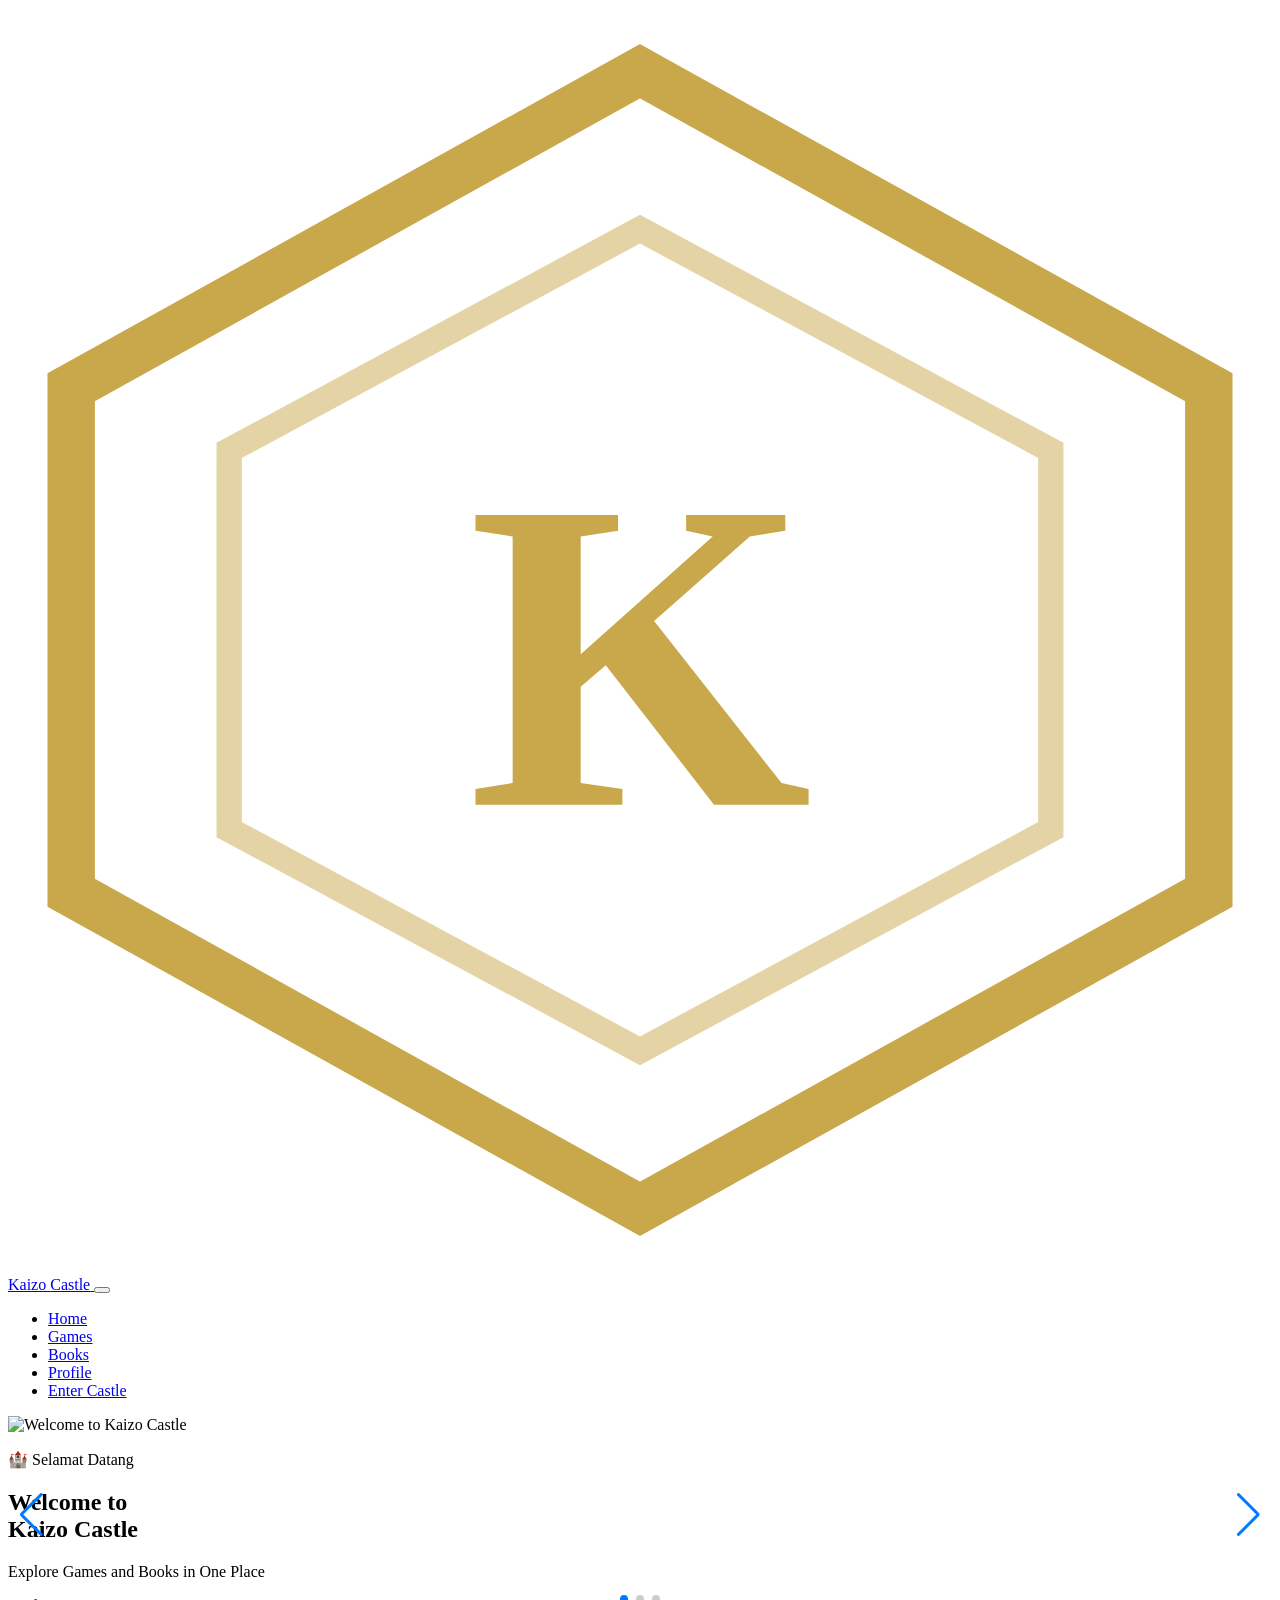
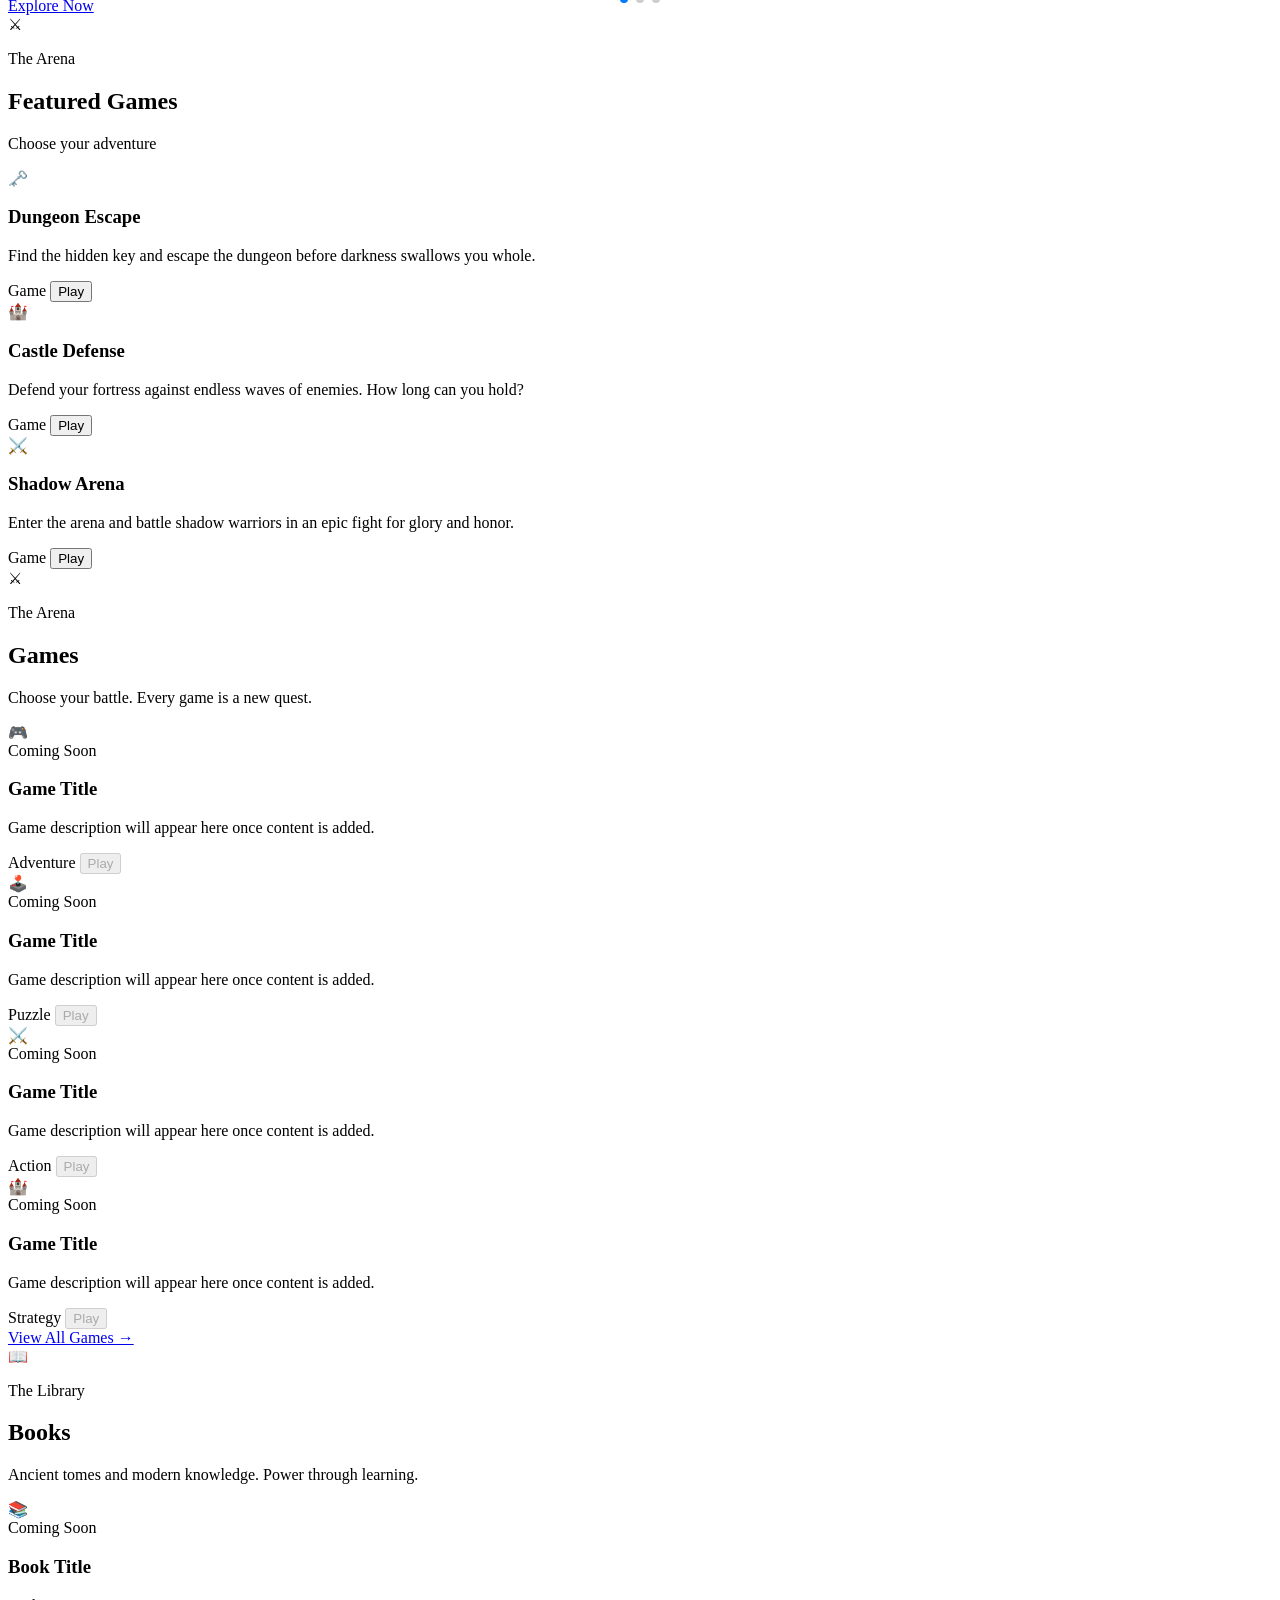
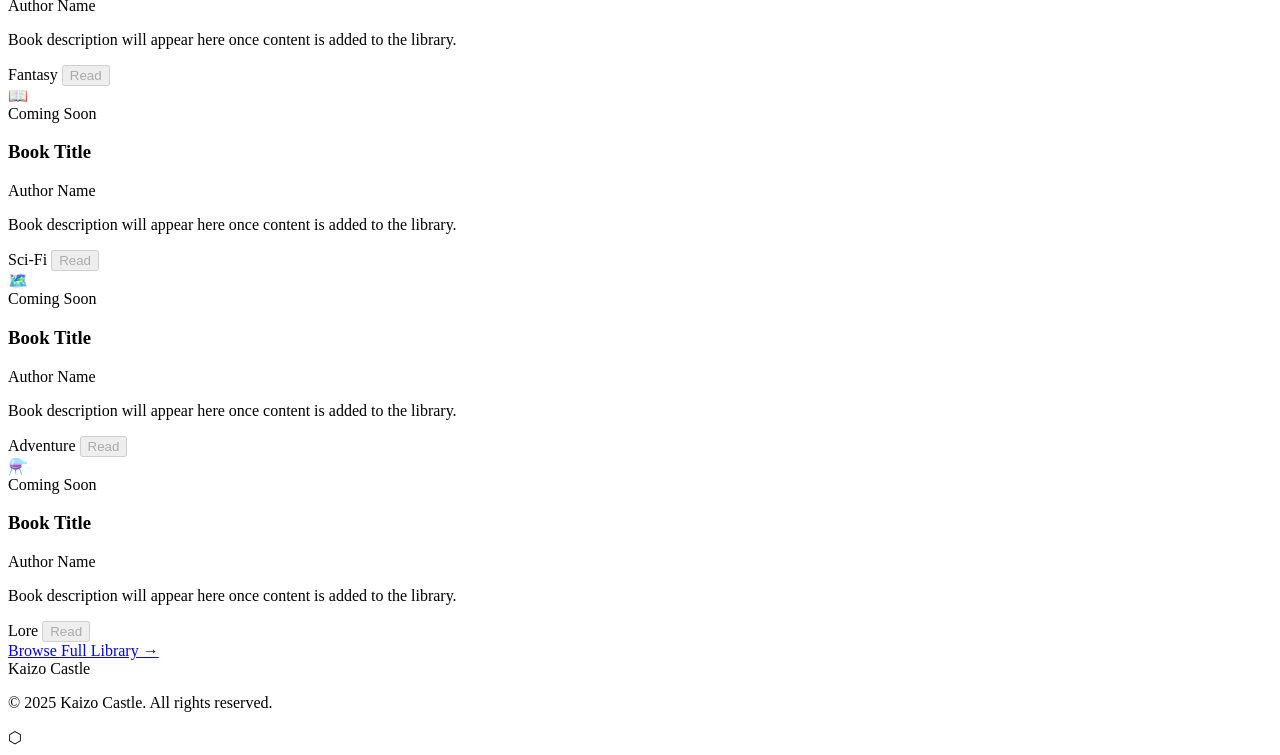
==== index.html @ 005ffbae "Add files via upload" ====
<!DOCTYPE html>
<html lang="en">
<head>
  <meta charset="UTF-8" />
  <meta name="viewport" content="width=device-width, initial-scale=1.0" />
  <title>Kaizo Castle</title>
  <link rel="preconnect" href="https://fonts.googleapis.com" />
  <link rel="preconnect" href="https://fonts.gstatic.com" crossorigin />
  <link href="https://fonts.googleapis.com/css2?family=Cinzel:wght@400;600;900&family=Rajdhani:wght@300;400;500;600&display=swap" rel="stylesheet" />
  <!-- Swiper.js CSS -->
  <link rel="stylesheet" href="https://cdn.jsdelivr.net/npm/swiper/swiper-bundle.min.css" />
  <link rel="stylesheet" href="style.css" />
</head>
<body>

  <!-- ░░░ NAVBAR ░░░ -->
  <nav class="navbar">
    <div class="nav-inner">

      <!-- Logo -->
      <a href="#" class="nav-logo">
        <div class="logo-emblem">
          <svg viewBox="0 0 40 40" fill="none" xmlns="http://www.w3.org/2000/svg">
            <polygon points="20,2 38,12 38,28 20,38 2,28 2,12" fill="none" stroke="#c9a84c" stroke-width="1.5"/>
            <polygon points="20,7 33,14 33,26 20,33 7,26 7,14" fill="none" stroke="#c9a84c" stroke-width="0.8" opacity="0.5"/>
            <text x="50%" y="55%" dominant-baseline="middle" text-anchor="middle" font-family="serif" font-size="14" fill="#c9a84c" font-weight="bold">K</text>
          </svg>
        </div>
        <span class="logo-text">Kaizo <span class="logo-accent">Castle</span></span>
      </a>

      <!-- Hamburger (mobile) -->
      <button class="nav-toggle" id="navToggle" aria-label="Toggle menu">
        <span></span><span></span><span></span>
      </button>

      <!-- Menu -->
      <ul class="nav-menu" id="navMenu">
        <li><a href="#" class="nav-link active">Home</a></li>
        <li><a href="#games" class="nav-link">Games</a></li>
        <li><a href="#books" class="nav-link">Books</a></li>
        <li><a href="#" class="nav-link">Profile</a></li>
        <li><a href="#" class="nav-cta">Enter Castle</a></li>
      </ul>
    </div>
  </nav>

  <!-- ░░░ HERO SLIDER (Stage 3 — Swiper.js) ░░░ -->
  <section class="hero-banner" id="home">

    <div class="swiper">
      <div class="swiper-wrapper">

        <!-- ── SLIDE 1 ── -->
        <div class="swiper-slide">
          <img
            class="hero-banner__img"
            src="https://images.unsplash.com/photo-1518709268805-4e9042af9f23?w=1600&auto=format&fit=crop&q=80"
            alt="Welcome to Kaizo Castle"
          />
          <div class="hero-banner__overlay"></div>
          <div class="hero-banner__content">
            <p class="hero-banner__eyebrow">🏰 Selamat Datang</p>
            <h1 class="hero-banner__title">
              Welcome to<br />
              <span class="hero-banner__title-gold">Kaizo Castle</span>
            </h1>
            <p class="hero-banner__subtitle">Explore Games and Books in One Place</p>
            <a href="#games" class="hero-banner__btn">Explore Now</a>
          </div>
        </div>

        <!-- ── SLIDE 2 ── -->
        <div class="swiper-slide">
          <img
            class="hero-banner__img"
            src="https://images.unsplash.com/photo-1511512578047-dfb367046420?w=1600&auto=format&fit=crop&q=80"
            alt="Play Epic Games"
          />
          <div class="hero-banner__overlay hero-banner__overlay--game"></div>
          <div class="hero-banner__content">
            <p class="hero-banner__eyebrow">⚔️ The Arena</p>
            <h1 class="hero-banner__title">
              Play Epic<br />
              <span class="hero-banner__title-cyan">Games</span>
            </h1>
            <p class="hero-banner__subtitle">Challenge your skills. Conquer every quest.</p>
            <a href="#games" class="hero-banner__btn hero-banner__btn--game">Browse Games</a>
          </div>
        </div>

        <!-- ── SLIDE 3 ── -->
        <div class="swiper-slide">
          <img
            class="hero-banner__img"
            src="https://images.unsplash.com/photo-1481627834876-b7833e8f5570?w=1600&auto=format&fit=crop&q=80"
            alt="Read Legendary Books"
          />
          <div class="hero-banner__overlay hero-banner__overlay--book"></div>
          <div class="hero-banner__content">
            <p class="hero-banner__eyebrow">📖 The Library</p>
            <h1 class="hero-banner__title">
              Read Legendary<br />
              <span class="hero-banner__title-amber">Books</span>
            </h1>
            <p class="hero-banner__subtitle">Expand your knowledge. Unlock ancient wisdom.</p>
            <a href="#books" class="hero-banner__btn hero-banner__btn--book">Browse Library</a>
          </div>
        </div>

      </div><!-- /swiper-wrapper -->

      <!-- Navigation arrows -->
      <div class="swiper-button-prev hero-swiper__prev"></div>
      <div class="swiper-button-next hero-swiper__next"></div>

      <!-- Pagination dots -->
      <div class="swiper-pagination hero-swiper__pagination"></div>

    </div><!-- /swiper -->

    <!-- Garis dekoratif bawah -->
    <div class="hero-banner__bottom-bar"></div>

  </section>

  <!-- ░░░ MAIN CONTENT ░░░ -->
  <main class="main-content">

    <!-- Divider -->
    <div class="section-divider">
      <div class="divider-line"></div>
      <div class="divider-icon">⚔</div>
      <div class="divider-line"></div>
    </div>

    <!-- ░░░ FEATURED GAMES SECTION ░░░ -->
    <section class="section" id="featured-games">
      <div class="section-header">
        <p class="section-label">The Arena</p>
        <h2 class="section-title">Featured Games</h2>
        <p class="section-desc">Choose your adventure</p>
      </div>

      <div class="cards-grid">

        <!-- Card 1: Dungeon Escape -->
        <div class="card card--game">
          <div class="card-inner">
            <div class="card-thumb card-thumb--empty">
              <div class="card-thumb-icon">🗝️</div>
            </div>
            <div class="card-body">
              <h3 class="card-title">Dungeon Escape</h3>
              <p class="card-text">Find the hidden key and escape the dungeon before darkness swallows you whole.</p>
              <div class="card-footer">
                <span class="card-badge">Game</span>
                <button class="card-btn">Play</button>
              </div>
            </div>
          </div>
        </div>

        <!-- Card 2: Castle Defense -->
        <div class="card card--game">
          <div class="card-inner">
            <div class="card-thumb card-thumb--empty">
              <div class="card-thumb-icon">🏰</div>
            </div>
            <div class="card-body">
              <h3 class="card-title">Castle Defense</h3>
              <p class="card-text">Defend your fortress against endless waves of enemies. How long can you hold?</p>
              <div class="card-footer">
                <span class="card-badge">Game</span>
                <button class="card-btn">Play</button>
              </div>
            </div>
          </div>
        </div>

        <!-- Card 3: Shadow Arena -->
        <div class="card card--game">
          <div class="card-inner">
            <div class="card-thumb card-thumb--empty">
              <div class="card-thumb-icon">⚔️</div>
            </div>
            <div class="card-body">
              <h3 class="card-title">Shadow Arena</h3>
              <p class="card-text">Enter the arena and battle shadow warriors in an epic fight for glory and honor.</p>
              <div class="card-footer">
                <span class="card-badge">Game</span>
                <button class="card-btn">Play</button>
              </div>
            </div>
          </div>
        </div>

      </div>
    </section>

    <!-- Divider -->
    <div class="section-divider">
      <div class="divider-line"></div>
      <div class="divider-icon">⚔</div>
      <div class="divider-line"></div>
    </div>

    <!-- ░░░ GAME SECTION ░░░ -->
    <section class="section" id="games">
      <div class="section-header">
        <p class="section-label">The Arena</p>
        <h2 class="section-title">Games</h2>
        <p class="section-desc">Choose your battle. Every game is a new quest.</p>
      </div>

      <div class="cards-grid">
        <!-- Empty game cards -->
        <div class="card card--game">
          <div class="card-inner">
            <div class="card-thumb card-thumb--empty">
              <div class="card-thumb-icon">🎮</div>
            </div>
            <div class="card-body">
              <div class="card-tag">Coming Soon</div>
              <h3 class="card-title">Game Title</h3>
              <p class="card-text">Game description will appear here once content is added.</p>
              <div class="card-footer">
                <span class="card-badge">Adventure</span>
                <button class="card-btn" disabled>Play</button>
              </div>
            </div>
          </div>
        </div>

        <div class="card card--game">
          <div class="card-inner">
            <div class="card-thumb card-thumb--empty">
              <div class="card-thumb-icon">🕹️</div>
            </div>
            <div class="card-body">
              <div class="card-tag">Coming Soon</div>
              <h3 class="card-title">Game Title</h3>
              <p class="card-text">Game description will appear here once content is added.</p>
              <div class="card-footer">
                <span class="card-badge">Puzzle</span>
                <button class="card-btn" disabled>Play</button>
              </div>
            </div>
          </div>
        </div>

        <div class="card card--game">
          <div class="card-inner">
            <div class="card-thumb card-thumb--empty">
              <div class="card-thumb-icon">⚔️</div>
            </div>
            <div class="card-body">
              <div class="card-tag">Coming Soon</div>
              <h3 class="card-title">Game Title</h3>
              <p class="card-text">Game description will appear here once content is added.</p>
              <div class="card-footer">
                <span class="card-badge">Action</span>
                <button class="card-btn" disabled>Play</button>
              </div>
            </div>
          </div>
        </div>

        <div class="card card--game">
          <div class="card-inner">
            <div class="card-thumb card-thumb--empty">
              <div class="card-thumb-icon">🏰</div>
            </div>
            <div class="card-body">
              <div class="card-tag">Coming Soon</div>
              <h3 class="card-title">Game Title</h3>
              <p class="card-text">Game description will appear here once content is added.</p>
              <div class="card-footer">
                <span class="card-badge">Strategy</span>
                <button class="card-btn" disabled>Play</button>
              </div>
            </div>
          </div>
        </div>
      </div>

      <div class="section-footer">
        <a href="#" class="btn-outline">View All Games →</a>
      </div>
    </section>

    <!-- Section Divider -->
    <div class="section-divider">
      <div class="divider-line"></div>
      <div class="divider-icon">📖</div>
      <div class="divider-line"></div>
    </div>

    <!-- ░░░ BOOK SECTION ░░░ -->
    <section class="section" id="books">
      <div class="section-header">
        <p class="section-label">The Library</p>
        <h2 class="section-title">Books</h2>
        <p class="section-desc">Ancient tomes and modern knowledge. Power through learning.</p>
      </div>

      <div class="cards-grid cards-grid--books">
        <!-- Empty book cards -->
        <div class="card card--book">
          <div class="card-inner">
            <div class="book-spine"></div>
            <div class="card-thumb card-thumb--book">
              <div class="card-thumb-icon">📚</div>
            </div>
            <div class="card-body">
              <div class="card-tag">Coming Soon</div>
              <h3 class="card-title">Book Title</h3>
              <p class="card-author">Author Name</p>
              <p class="card-text">Book description will appear here once content is added to the library.</p>
              <div class="card-footer">
                <span class="card-badge card-badge--book">Fantasy</span>
                <button class="card-btn card-btn--book" disabled>Read</button>
              </div>
            </div>
          </div>
        </div>

        <div class="card card--book">
          <div class="card-inner">
            <div class="book-spine"></div>
            <div class="card-thumb card-thumb--book">
              <div class="card-thumb-icon">📖</div>
            </div>
            <div class="card-body">
              <div class="card-tag">Coming Soon</div>
              <h3 class="card-title">Book Title</h3>
              <p class="card-author">Author Name</p>
              <p class="card-text">Book description will appear here once content is added to the library.</p>
              <div class="card-footer">
                <span class="card-badge card-badge--book">Sci-Fi</span>
                <button class="card-btn card-btn--book" disabled>Read</button>
              </div>
            </div>
          </div>
        </div>

        <div class="card card--book">
          <div class="card-inner">
            <div class="book-spine"></div>
            <div class="card-thumb card-thumb--book">
              <div class="card-thumb-icon">🗺️</div>
            </div>
            <div class="card-body">
              <div class="card-tag">Coming Soon</div>
              <h3 class="card-title">Book Title</h3>
              <p class="card-author">Author Name</p>
              <p class="card-text">Book description will appear here once content is added to the library.</p>
              <div class="card-footer">
                <span class="card-badge card-badge--book">Adventure</span>
                <button class="card-btn card-btn--book" disabled>Read</button>
              </div>
            </div>
          </div>
        </div>

        <div class="card card--book">
          <div class="card-inner">
            <div class="book-spine"></div>
            <div class="card-thumb card-thumb--book">
              <div class="card-thumb-icon">⚗️</div>
            </div>
            <div class="card-body">
              <div class="card-tag">Coming Soon</div>
              <h3 class="card-title">Book Title</h3>
              <p class="card-author">Author Name</p>
              <p class="card-text">Book description will appear here once content is added to the library.</p>
              <div class="card-footer">
                <span class="card-badge card-badge--book">Lore</span>
                <button class="card-btn card-btn--book" disabled>Read</button>
              </div>
            </div>
          </div>
        </div>
      </div>

      <div class="section-footer">
        <a href="#" class="btn-outline btn-outline--book">Browse Full Library →</a>
      </div>
    </section>

  </main>

  <!-- ░░░ FOOTER ░░░ -->
  <footer class="footer">
    <div class="footer-inner">
      <div class="footer-logo">
        <span class="logo-text">Kaizo <span class="logo-accent">Castle</span></span>
      </div>
      <p class="footer-copy">© 2025 Kaizo Castle. All rights reserved.</p>
      <div class="footer-rune">⬡</div>
    </div>
  </footer>

  <!-- Swiper.js -->
  <script src="https://cdn.jsdelivr.net/npm/swiper/swiper-bundle.min.js"></script>

  <script>
    // Mobile nav toggle
    const toggle = document.getElementById('navToggle');
    const menu = document.getElementById('navMenu');
    toggle.addEventListener('click', () => {
      menu.classList.toggle('open');
      toggle.classList.toggle('active');
    });

    // Smooth scroll for nav links
    document.querySelectorAll('a[href^="#"]').forEach(anchor => {
      anchor.addEventListener('click', function (e) {
        const target = document.querySelector(this.getAttribute('href'));
        if (target) {
          e.preventDefault();
          menu.classList.remove('open');
          toggle.classList.remove('active');
          target.scrollIntoView({ behavior: 'smooth' });
        }
      });
    });

    // Navbar scroll effect
    window.addEventListener('scroll', () => {
      const nav = document.querySelector('.navbar');
      nav.classList.toggle('scrolled', window.scrollY > 40);
    });

    // ── Swiper Init ──────────────────────────────
    const swiper = new Swiper(".swiper", {
      loop: true,
      autoplay: {
        delay: 4000,
        disableOnInteraction: false,
        pauseOnMouseEnter: true,
      },
      pagination: {
        el: ".swiper-pagination",
        clickable: true,
      },
      navigation: {
        nextEl: ".swiper-button-next",
        prevEl: ".swiper-button-prev",
      },
    });
  </script>
</body>
</html>
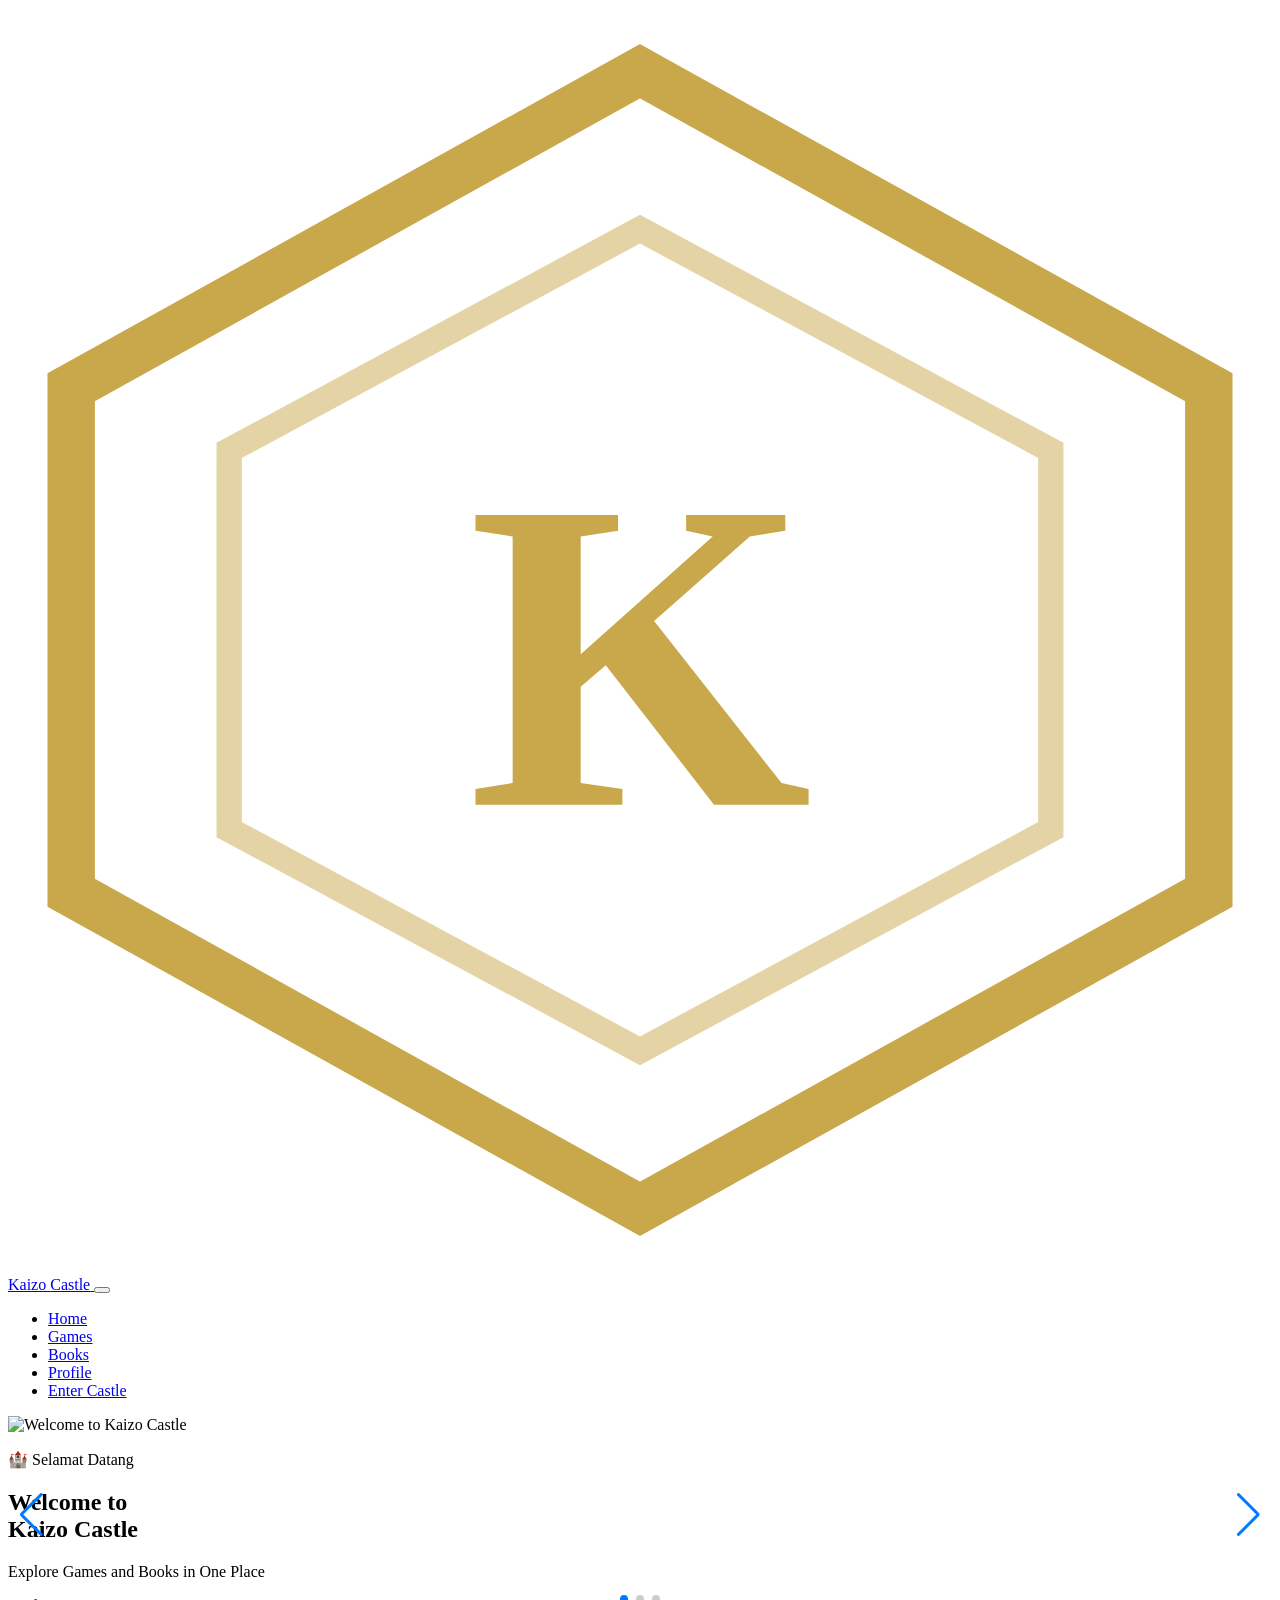
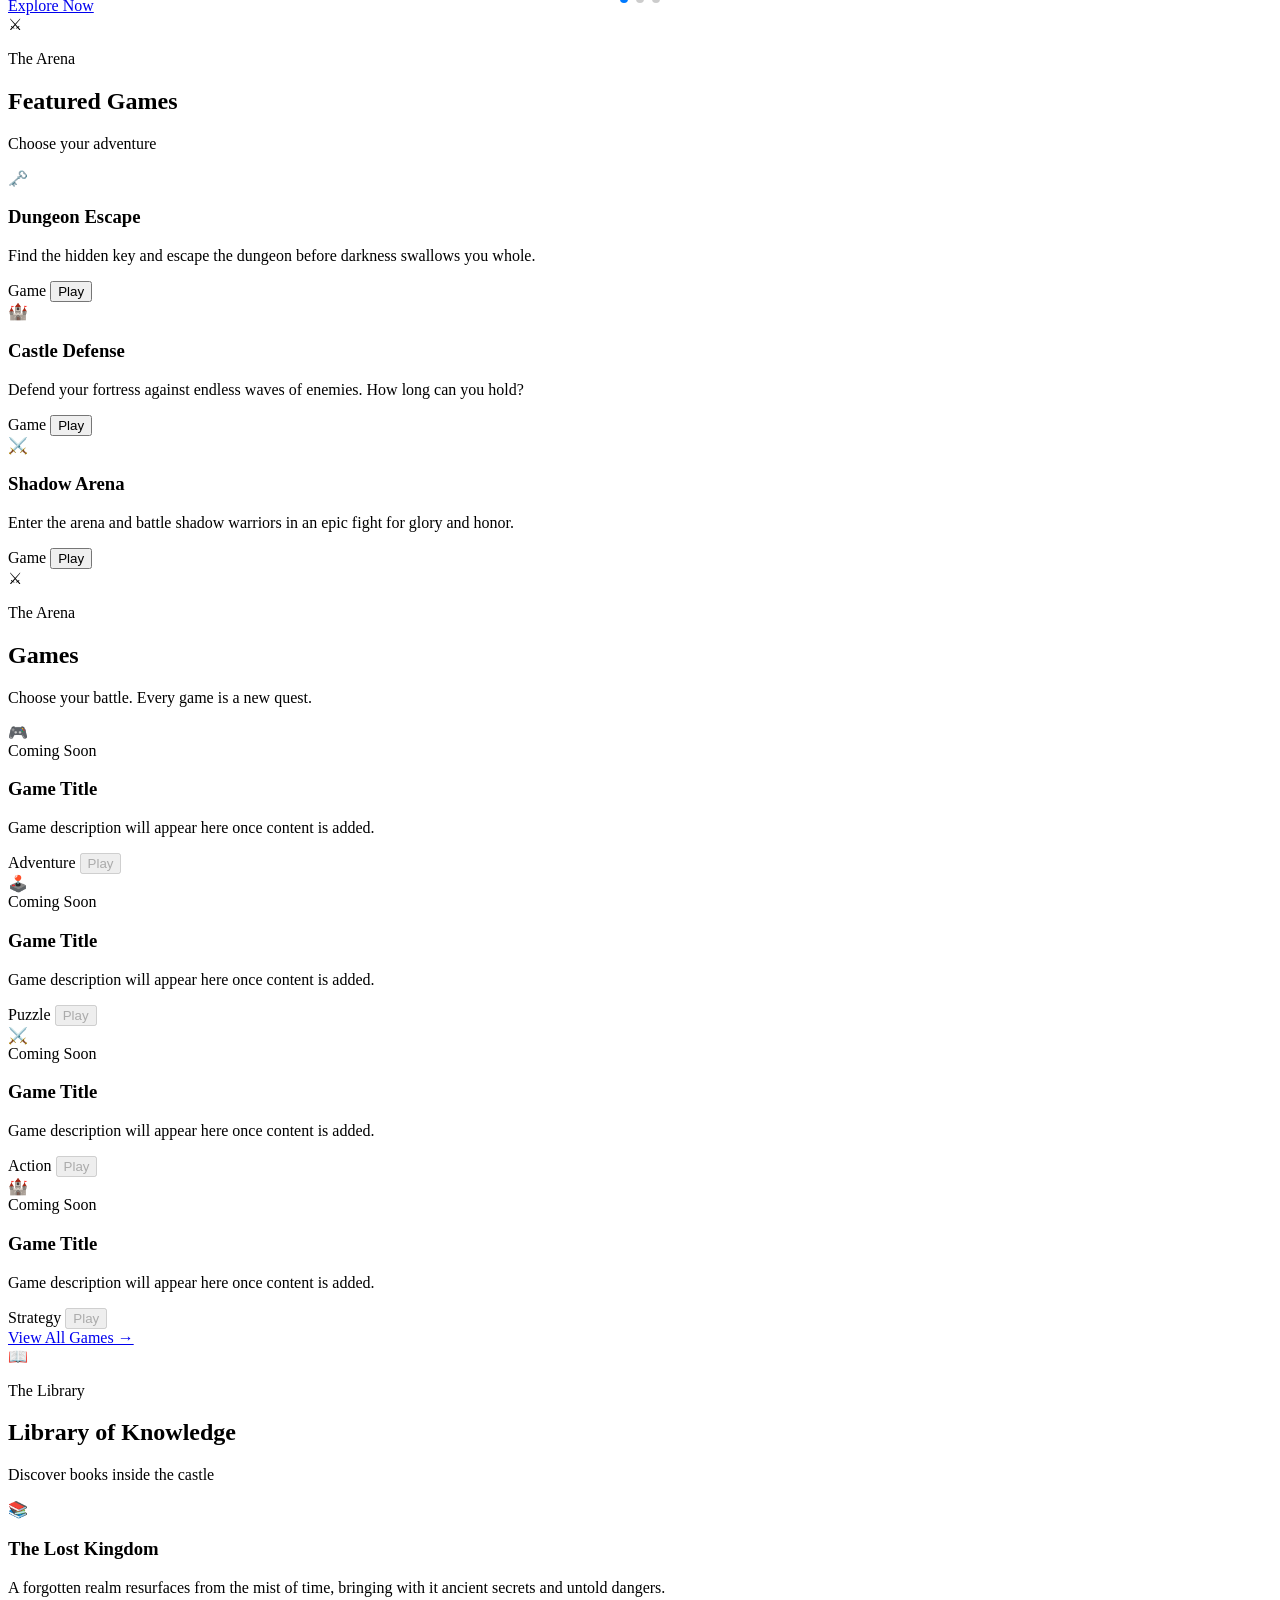
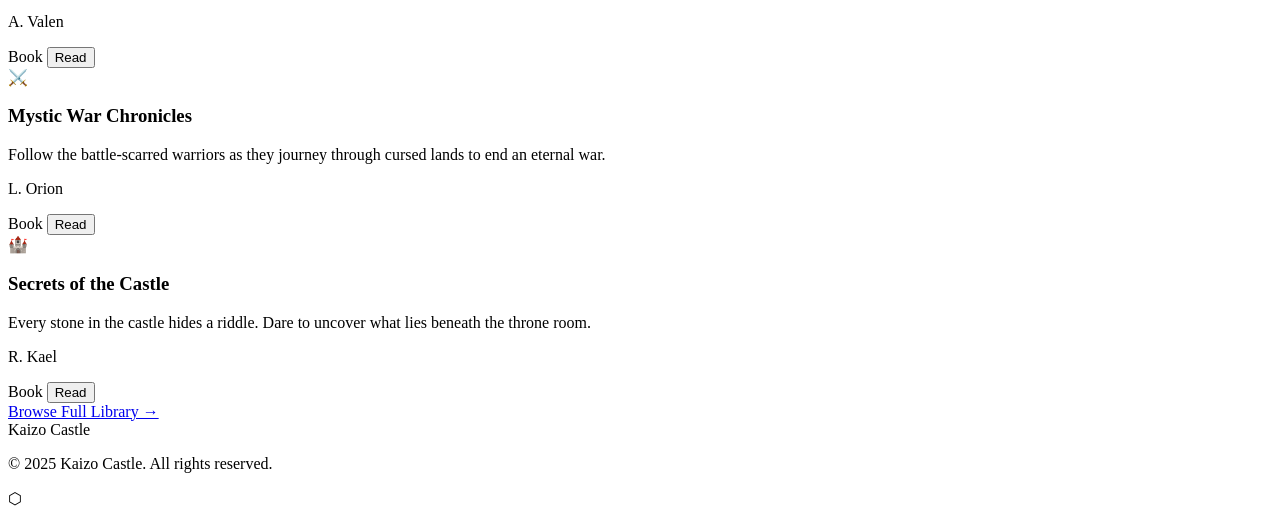
==== commit ed313f5b: "Add files via upload" ====
--- a/index.html
+++ b/index.html
@@ -300,87 +300,65 @@
     <section class="section" id="books">
       <div class="section-header">
         <p class="section-label">The Library</p>
-        <h2 class="section-title">Books</h2>
-        <p class="section-desc">Ancient tomes and modern knowledge. Power through learning.</p>
-      </div>
-
-      <div class="cards-grid cards-grid--books">
-        <!-- Empty book cards -->
+        <h2 class="section-title">Library of Knowledge</h2>
+        <p class="section-desc">Discover books inside the castle</p>
+      </div>
+
+      <div class="cards-grid">
+        <!-- Card 1: The Lost Kingdom -->
         <div class="card card--book">
           <div class="card-inner">
-            <div class="book-spine"></div>
             <div class="card-thumb card-thumb--book">
               <div class="card-thumb-icon">📚</div>
             </div>
             <div class="card-body">
-              <div class="card-tag">Coming Soon</div>
-              <h3 class="card-title">Book Title</h3>
-              <p class="card-author">Author Name</p>
-              <p class="card-text">Book description will appear here once content is added to the library.</p>
-              <div class="card-footer">
-                <span class="card-badge card-badge--book">Fantasy</span>
-                <button class="card-btn card-btn--book" disabled>Read</button>
-              </div>
-            </div>
-          </div>
-        </div>
-
+              <h3 class="card-title">The Lost Kingdom</h3>
+              <p class="card-text">A forgotten realm resurfaces from the mist of time, bringing with it ancient secrets and untold dangers.</p>
+              <p class="card-author">A. Valen</p>
+              <div class="card-footer">
+                <span class="card-badge card-badge--book">Book</span>
+                <button class="card-btn card-btn--book">Read</button>
+              </div>
+            </div>
+          </div>
+        </div>
+
+        <!-- Card 2: Mystic War Chronicles -->
         <div class="card card--book">
           <div class="card-inner">
-            <div class="book-spine"></div>
             <div class="card-thumb card-thumb--book">
-              <div class="card-thumb-icon">📖</div>
-            </div>
-            <div class="card-body">
-              <div class="card-tag">Coming Soon</div>
-              <h3 class="card-title">Book Title</h3>
-              <p class="card-author">Author Name</p>
-              <p class="card-text">Book description will appear here once content is added to the library.</p>
-              <div class="card-footer">
-                <span class="card-badge card-badge--book">Sci-Fi</span>
-                <button class="card-btn card-btn--book" disabled>Read</button>
-              </div>
-            </div>
-          </div>
-        </div>
-
+              <div class="card-thumb-icon">⚔️</div>
+            </div>
+            <div class="card-body">
+              <h3 class="card-title">Mystic War Chronicles</h3>
+              <p class="card-text">Follow the battle-scarred warriors as they journey through cursed lands to end an eternal war.</p>
+              <p class="card-author">L. Orion</p>
+              <div class="card-footer">
+                <span class="card-badge card-badge--book">Book</span>
+                <button class="card-btn card-btn--book">Read</button>
+              </div>
+            </div>
+          </div>
+        </div>
+
+        <!-- Card 3: Secrets of the Castle -->
         <div class="card card--book">
           <div class="card-inner">
-            <div class="book-spine"></div>
             <div class="card-thumb card-thumb--book">
-              <div class="card-thumb-icon">🗺️</div>
-            </div>
-            <div class="card-body">
-              <div class="card-tag">Coming Soon</div>
-              <h3 class="card-title">Book Title</h3>
-              <p class="card-author">Author Name</p>
-              <p class="card-text">Book description will appear here once content is added to the library.</p>
-              <div class="card-footer">
-                <span class="card-badge card-badge--book">Adventure</span>
-                <button class="card-btn card-btn--book" disabled>Read</button>
-              </div>
-            </div>
-          </div>
-        </div>
-
-        <div class="card card--book">
-          <div class="card-inner">
-            <div class="book-spine"></div>
-            <div class="card-thumb card-thumb--book">
-              <div class="card-thumb-icon">⚗️</div>
-            </div>
-            <div class="card-body">
-              <div class="card-tag">Coming Soon</div>
-              <h3 class="card-title">Book Title</h3>
-              <p class="card-author">Author Name</p>
-              <p class="card-text">Book description will appear here once content is added to the library.</p>
-              <div class="card-footer">
-                <span class="card-badge card-badge--book">Lore</span>
-                <button class="card-btn card-btn--book" disabled>Read</button>
-              </div>
-            </div>
-          </div>
-        </div>
+              <div class="card-thumb-icon">🏰</div>
+            </div>
+            <div class="card-body">
+              <h3 class="card-title">Secrets of the Castle</h3>
+              <p class="card-text">Every stone in the castle hides a riddle. Dare to uncover what lies beneath the throne room.</p>
+              <p class="card-author">R. Kael</p>
+              <div class="card-footer">
+                <span class="card-badge card-badge--book">Book</span>
+                <button class="card-btn card-btn--book">Read</button>
+              </div>
+            </div>
+          </div>
+        </div>
+
       </div>
 
       <div class="section-footer">
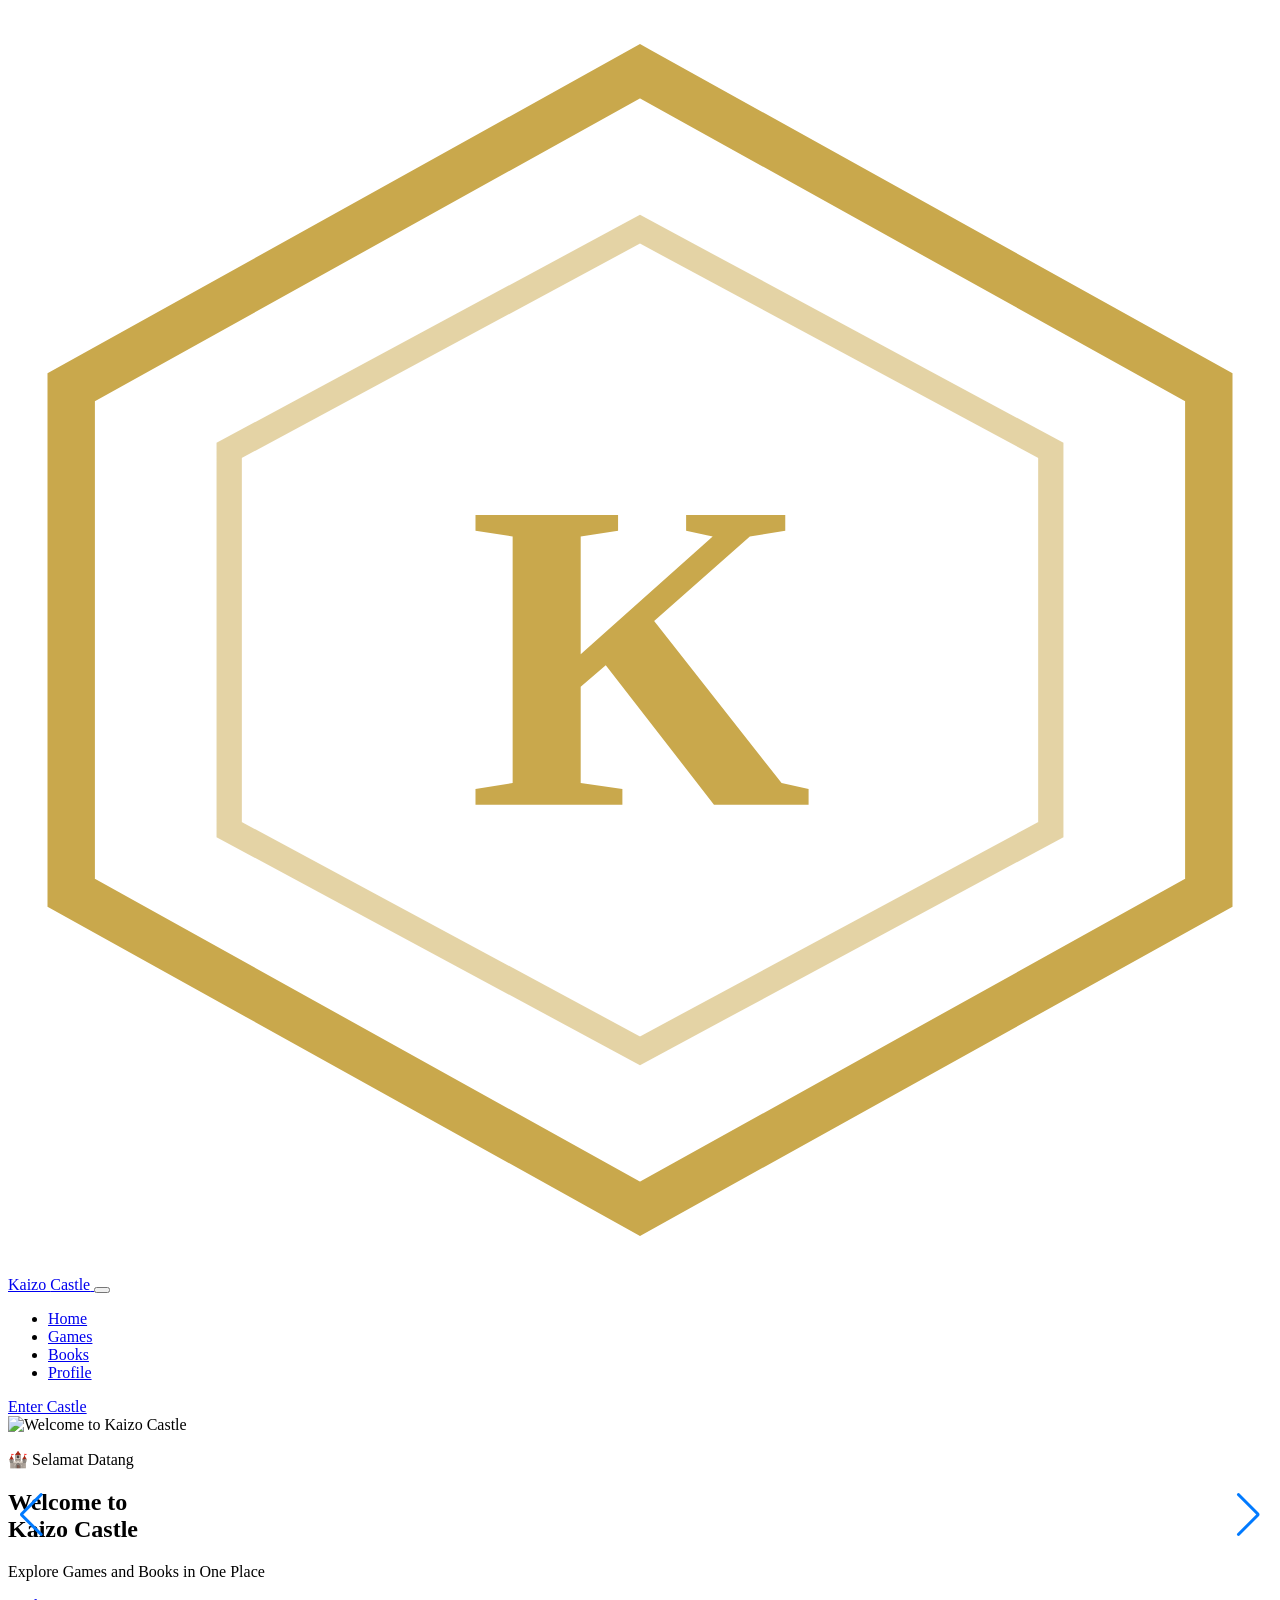
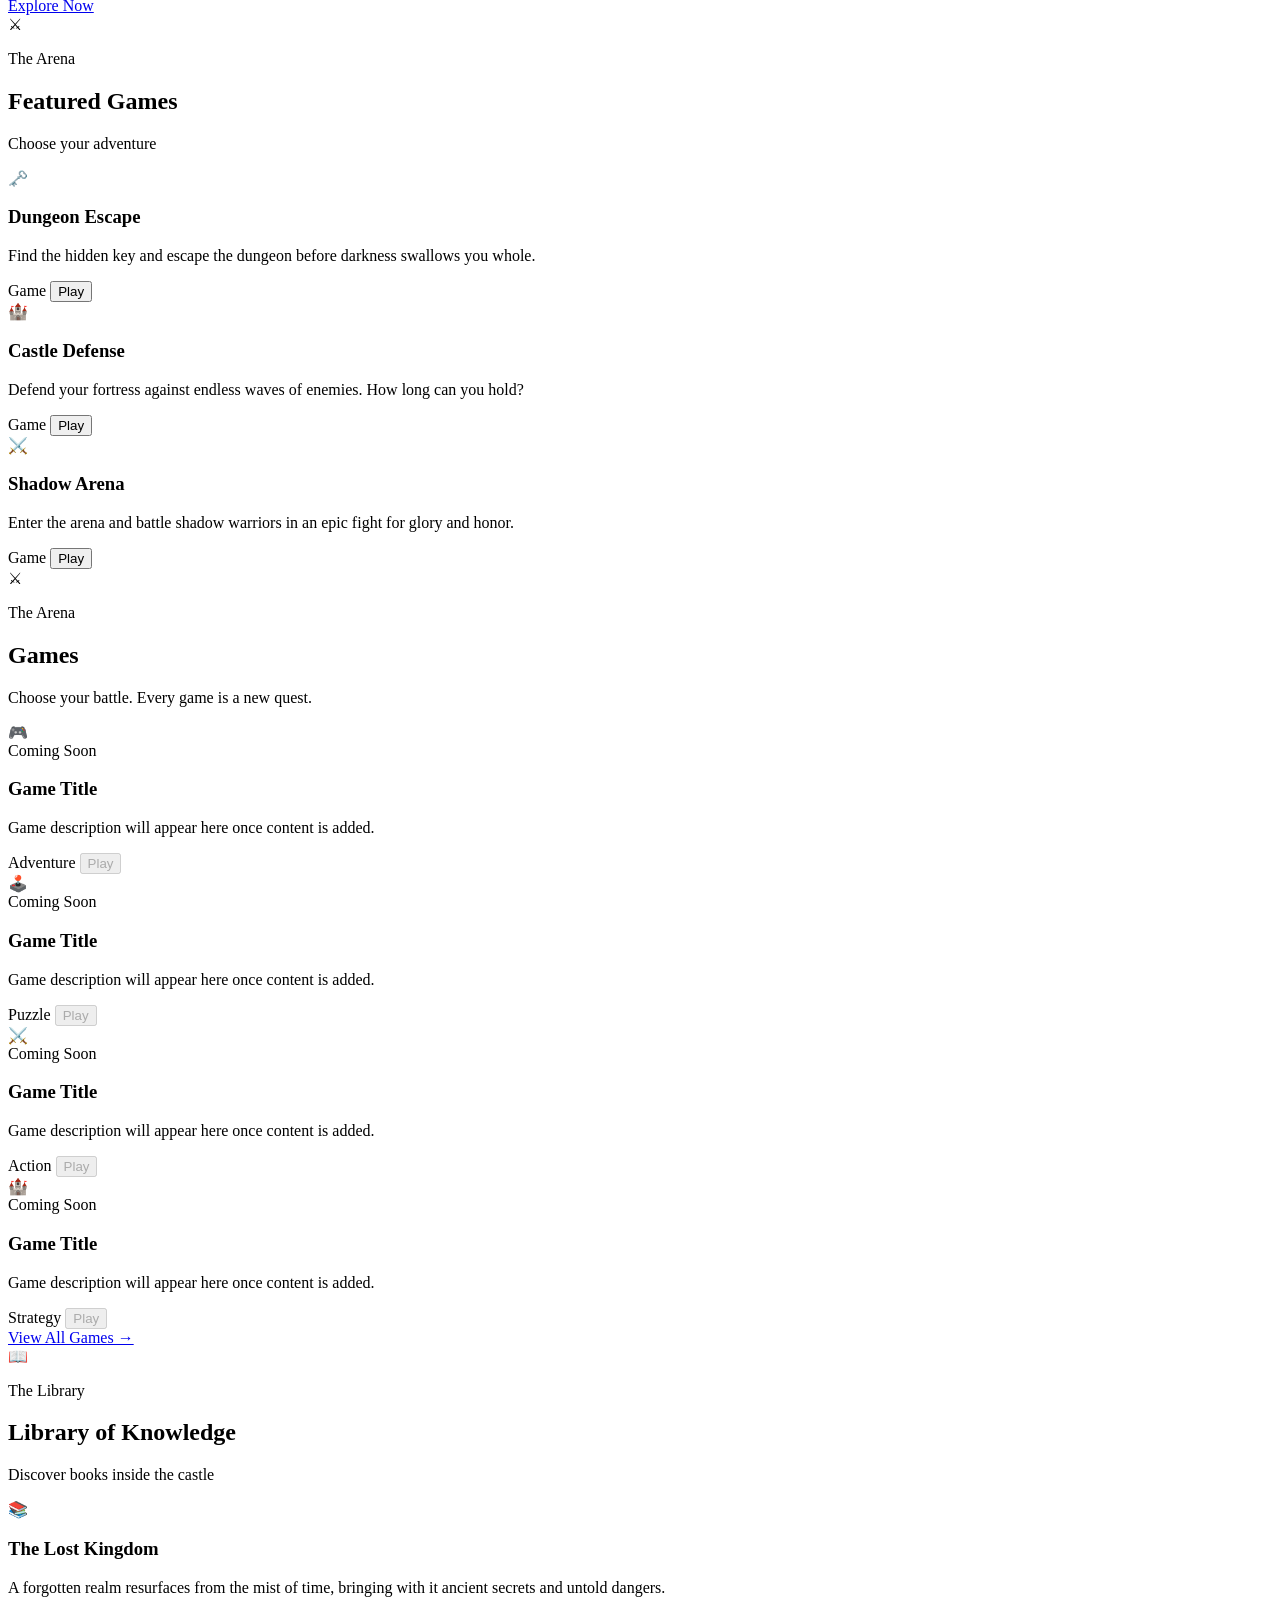
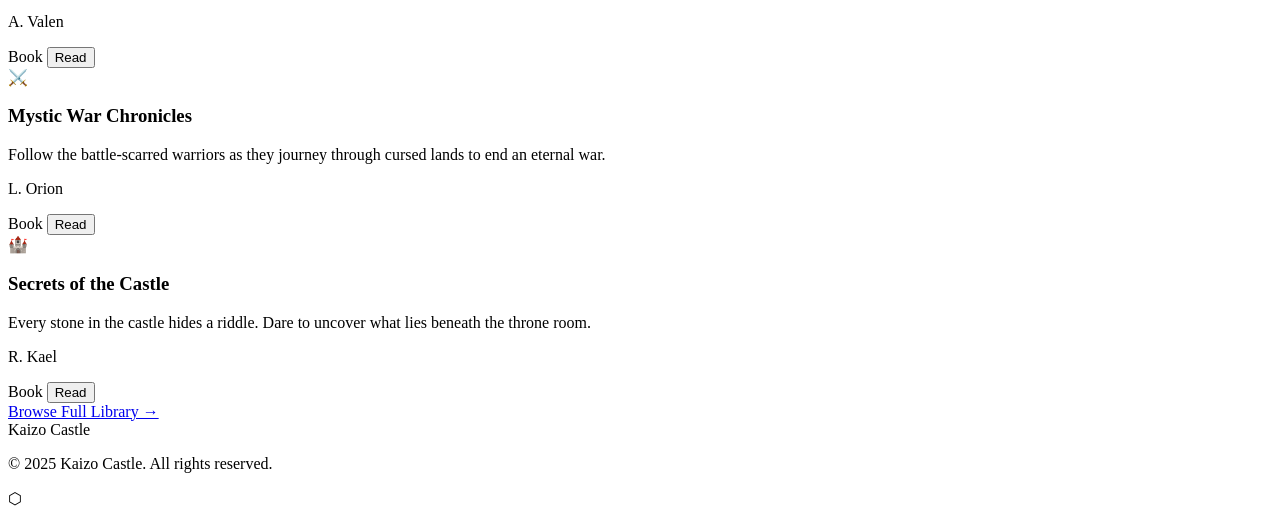
==== commit 26daaf70: "Add files via upload" ====
--- a/index.html
+++ b/index.html
@@ -10,6 +10,172 @@
   <!-- Swiper.js CSS -->
   <link rel="stylesheet" href="https://cdn.jsdelivr.net/npm/swiper/swiper-bundle.min.css" />
   <link rel="stylesheet" href="style.css" />
+
+  <!-- ── AUTH MODAL STYLES (inline minimal, tidak ubah style.css) ── -->
+  <style>
+    /* Overlay modal */
+    #auth-overlay {
+      display: none;
+      position: fixed;
+      inset: 0;
+      background: rgba(0,0,0,0.75);
+      z-index: 9000;
+      align-items: center;
+      justify-content: center;
+      backdrop-filter: blur(6px);
+    }
+    #auth-overlay.active { display: flex; }
+
+    /* Kotak modal */
+    #auth-modal {
+      background: #1a1d28;
+      border: 1px solid rgba(201,168,76,0.25);
+      border-radius: 16px;
+      padding: 40px 36px;
+      width: 100%;
+      max-width: 400px;
+      margin: 16px;
+      box-shadow: 0 24px 60px rgba(0,0,0,0.6);
+    }
+    #auth-modal h2 {
+      font-family: 'Cinzel', serif;
+      color: #c9a84c;
+      font-size: 1.4rem;
+      margin-bottom: 6px;
+      text-align: center;
+    }
+    #auth-modal p.auth-sub {
+      color: #5e6278;
+      font-size: 0.85rem;
+      text-align: center;
+      margin-bottom: 28px;
+    }
+    #auth-modal input {
+      width: 100%;
+      padding: 12px 14px;
+      background: #10121a;
+      border: 1px solid rgba(201,168,76,0.2);
+      border-radius: 8px;
+      color: #eef0f8;
+      font-family: 'Rajdhani', sans-serif;
+      font-size: 0.95rem;
+      margin-bottom: 14px;
+      outline: none;
+      transition: border-color 0.2s;
+    }
+    #auth-modal input:focus { border-color: #c9a84c; }
+    #auth-modal input::placeholder { color: #5e6278; }
+
+    /* Tombol Login */
+    #btn-signin {
+      width: 100%;
+      padding: 12px;
+      background: #c9a84c;
+      color: #0b0c0f;
+      border: none;
+      border-radius: 8px;
+      font-family: 'Cinzel', serif;
+      font-size: 0.85rem;
+      font-weight: 700;
+      letter-spacing: 0.1em;
+      cursor: pointer;
+      margin-bottom: 10px;
+      transition: background 0.2s, box-shadow 0.2s;
+    }
+    #btn-signin:hover { background: #e2c470; box-shadow: 0 0 20px rgba(201,168,76,0.35); }
+
+    /* Tombol Register */
+    #btn-signup {
+      width: 100%;
+      padding: 12px;
+      background: transparent;
+      color: #c9a84c;
+      border: 1px solid rgba(201,168,76,0.4);
+      border-radius: 8px;
+      font-family: 'Cinzel', serif;
+      font-size: 0.85rem;
+      font-weight: 700;
+      letter-spacing: 0.1em;
+      cursor: pointer;
+      margin-bottom: 18px;
+      transition: background 0.2s, border-color 0.2s;
+    }
+    #btn-signup:hover { background: rgba(201,168,76,0.1); border-color: #c9a84c; }
+
+    /* Pesan status */
+    #auth-message {
+      text-align: center;
+      font-size: 0.82rem;
+      min-height: 20px;
+      margin-bottom: 4px;
+    }
+    #auth-message.success { color: #3fd4c4; }
+    #auth-message.error   { color: #e07b39; }
+
+    /* Tutup modal */
+    #btn-close-modal {
+      display: block;
+      width: 100%;
+      background: none;
+      border: none;
+      color: #5e6278;
+      font-size: 0.8rem;
+      cursor: pointer;
+      text-align: center;
+      padding: 4px;
+    }
+    #btn-close-modal:hover { color: #c8cad8; }
+
+    /* User info di navbar */
+    #nav-user-area {
+      display: none;
+      align-items: center;
+      gap: 10px;
+      margin-left: 12px;
+    }
+    #nav-user-area.active { display: flex; }
+    #nav-user-email {
+      font-size: 0.8rem;
+      color: #c9a84c;
+      font-weight: 600;
+      max-width: 160px;
+      overflow: hidden;
+      text-overflow: ellipsis;
+      white-space: nowrap;
+    }
+    #btn-signout {
+      padding: 7px 14px;
+      background: rgba(201,168,76,0.1);
+      border: 1px solid rgba(201,168,76,0.3);
+      border-radius: 8px;
+      color: #c9a84c;
+      font-size: 0.78rem;
+      font-family: 'Rajdhani', sans-serif;
+      font-weight: 700;
+      cursor: pointer;
+      letter-spacing: 0.05em;
+      transition: background 0.2s;
+    }
+    #btn-signout:hover { background: rgba(201,168,76,0.2); }
+
+    /* Admin Panel button */
+    #btn-admin {
+      display: none;
+      padding: 7px 14px;
+      background: rgba(63,212,196,0.1);
+      border: 1px solid rgba(63,212,196,0.35);
+      border-radius: 8px;
+      color: #3fd4c4;
+      font-size: 0.78rem;
+      font-family: 'Rajdhani', sans-serif;
+      font-weight: 700;
+      cursor: pointer;
+      letter-spacing: 0.05em;
+      transition: background 0.2s;
+    }
+    #btn-admin.active { display: inline-block; }
+    #btn-admin:hover  { background: rgba(63,212,196,0.2); }
+  </style>
 </head>
 <body>
 
@@ -40,12 +206,36 @@
         <li><a href="#games" class="nav-link">Games</a></li>
         <li><a href="#books" class="nav-link">Books</a></li>
         <li><a href="#" class="nav-link">Profile</a></li>
-        <li><a href="#" class="nav-cta">Enter Castle</a></li>
       </ul>
+
+      <!-- ── Auth Area (tampil saat belum login) ── -->
+      <a href="#" class="nav-cta" id="btn-open-modal">Enter Castle</a>
+
+      <!-- ── User Area (tampil saat sudah login) ── -->
+      <div id="nav-user-area">
+        <span id="nav-user-email"></span>
+        <button id="btn-admin" onclick="goToAdmin()">⚙ Admin Panel</button>
+        <button id="btn-signout" onclick="signOut()">Logout</button>
+      </div>
     </div>
   </nav>
 
-  <!-- ░░░ HERO SLIDER (Stage 3 — Swiper.js) ░░░ -->
+  <!-- ░░░ AUTH MODAL ░░░ -->
+  <div id="auth-overlay">
+    <div id="auth-modal">
+      <h2>🏰 Enter the Castle</h2>
+      <p class="auth-sub">Login atau daftar untuk melanjutkan</p>
+
+      <input type="email" id="auth-email" placeholder="Email kamu" autocomplete="email" />
+      <input type="password" id="auth-password" placeholder="Password" autocomplete="current-password" />
+
+      <button id="btn-signin"  onclick="signIn()">Login</button>
+      <button id="btn-signup"  onclick="signUp()">Daftar Akun Baru</button>
+
+      <p id="auth-message"></p>
+      <button id="btn-close-modal" onclick="closeModal()">✕ Tutup</button>
+    </div>
+  </div>
   <section class="hero-banner" id="home">
 
     <div class="swiper">
@@ -382,7 +572,149 @@
   <!-- Swiper.js -->
   <script src="https://cdn.jsdelivr.net/npm/swiper/swiper-bundle.min.js"></script>
 
+  <!-- ── Supabase CDN ───────────────────────────── -->
+  <script src="https://cdn.jsdelivr.net/npm/@supabase/supabase-js@2"></script>
+
   <script>
+    // ╔══════════════════════════════════════════╗
+    // ║  SUPABASE CONFIG                         ║
+    // ║  Ganti dua nilai ini dengan milik kamu:  ║
+    // ║  Dapatkan di: supabase.com → Project     ║
+    // ║  Settings → API                          ║
+    // ╚══════════════════════════════════════════╝
+    const SUPABASE_URL      = 'https://wfvcsmrnbkfapyekwdqd.supabase.co'; // ← ganti ini
+    const SUPABASE_ANON_KEY = 'eyJhbGciOiJIUzI1NiIsInR5cCI6IkpXVCJ9.eyJpc3MiOiJzdXBhYmFzZSIsInJlZiI6IndmdmNzbXJuYmtmYXB5ZWt3ZHFkIiwicm9sZSI6ImFub24iLCJpYXQiOjE3NzM0MTA2OTQsImV4cCI6MjA4ODk4NjY5NH0.r-uAO3yWesOahY1ke3ZTGWrmBpUVWecyDWcZCQP3ljY';               // ← ganti ini
+    const ADMIN_EMAIL       = 'rezakurniawan2604@gmail.com';                  // ← email admin
+
+    const { createClient } = supabase;
+    const sb = createClient(SUPABASE_URL, SUPABASE_ANON_KEY);
+
+    // ── Referensi elemen DOM ─────────────────────
+    const overlay       = document.getElementById('auth-overlay');
+    const btnOpenModal  = document.getElementById('btn-open-modal');
+    const emailInput    = document.getElementById('auth-email');
+    const passInput     = document.getElementById('auth-password');
+    const authMessage   = document.getElementById('auth-message');
+    const navUserArea   = document.getElementById('nav-user-area');
+    const navUserEmail  = document.getElementById('nav-user-email');
+    const btnAdmin      = document.getElementById('btn-admin');
+
+    // ── Modal buka/tutup ─────────────────────────
+    btnOpenModal.addEventListener('click', (e) => {
+      e.preventDefault();
+      overlay.classList.add('active');
+      emailInput.focus();
+    });
+
+    function closeModal() {
+      overlay.classList.remove('active');
+      setMessage('', '');
+    }
+
+    // Klik di luar modal → tutup
+    overlay.addEventListener('click', (e) => {
+      if (e.target === overlay) closeModal();
+    });
+
+    // ── Helper tampilkan pesan ───────────────────
+    function setMessage(text, type) {
+      authMessage.textContent = text;
+      authMessage.className   = type; // 'success' atau 'error'
+    }
+
+    // ── Helper update UI setelah login/logout ────
+    function updateUI(user) {
+      if (user) {
+        // Sudah login: sembunyikan tombol Enter Castle, tampilkan user area
+        btnOpenModal.style.display  = 'none';
+        navUserArea.classList.add('active');
+        navUserEmail.textContent    = user.email;
+
+        // Tampilkan Admin Panel hanya untuk email admin
+        if (user.email === ADMIN_EMAIL) {
+          btnAdmin.classList.add('active');
+        } else {
+          btnAdmin.classList.remove('active');
+        }
+      } else {
+        // Belum login: tampilkan kembali tombol Enter Castle
+        btnOpenModal.style.display  = '';
+        navUserArea.classList.remove('active');
+        btnAdmin.classList.remove('active');
+        navUserEmail.textContent    = '';
+      }
+    }
+
+    // ── REGISTER (daftar akun baru) ──────────────
+    async function signUp() {
+      const email    = emailInput.value.trim();
+      const password = passInput.value;
+
+      if (!email || !password) {
+        setMessage('⚠ Email dan password wajib diisi.', 'error');
+        return;
+      }
+
+      setMessage('Mendaftarkan akun...', '');
+      const { error } = await sb.auth.signUp({ email, password });
+
+      if (error) {
+        setMessage('✗ ' + error.message, 'error');
+      } else {
+        setMessage('✓ Berhasil! Cek email kamu untuk konfirmasi.', 'success');
+      }
+    }
+
+    // ── LOGIN ────────────────────────────────────
+    async function signIn() {
+      const email    = emailInput.value.trim();
+      const password = passInput.value;
+
+      if (!email || !password) {
+        setMessage('⚠ Email dan password wajib diisi.', 'error');
+        return;
+      }
+
+      setMessage('Masuk...', '');
+      const { data, error } = await sb.auth.signInWithPassword({ email, password });
+
+      if (error) {
+        setMessage('✗ ' + error.message, 'error');
+      } else {
+        setMessage('✓ Login berhasil!', 'success');
+        updateUI(data.user);
+        setTimeout(closeModal, 800);
+      }
+    }
+
+    // ── LOGOUT ───────────────────────────────────
+    async function signOut() {
+      await sb.auth.signOut();
+      updateUI(null);
+    }
+
+    // ── ADMIN PANEL (placeholder) ─────────────────
+    function goToAdmin() {
+      alert('Admin Panel — akan dikembangkan di stage berikutnya.');
+    }
+
+    // ── Cek sesi saat halaman dimuat ─────────────
+    // Kalau user sudah login sebelumnya, langsung update UI
+    sb.auth.getSession().then(({ data }) => {
+      if (data.session) {
+        updateUI(data.session.user);
+      }
+    });
+
+    // Dengarkan perubahan status auth (login/logout dari tab lain, dll)
+    sb.auth.onAuthStateChange((_event, session) => {
+      updateUI(session ? session.user : null);
+    });
+
+    // ════════════════════════════════════════════
+    // KODE LAMA — tidak diubah
+    // ════════════════════════════════════════════
+
     // Mobile nav toggle
     const toggle = document.getElementById('navToggle');
     const menu = document.getElementById('navMenu');
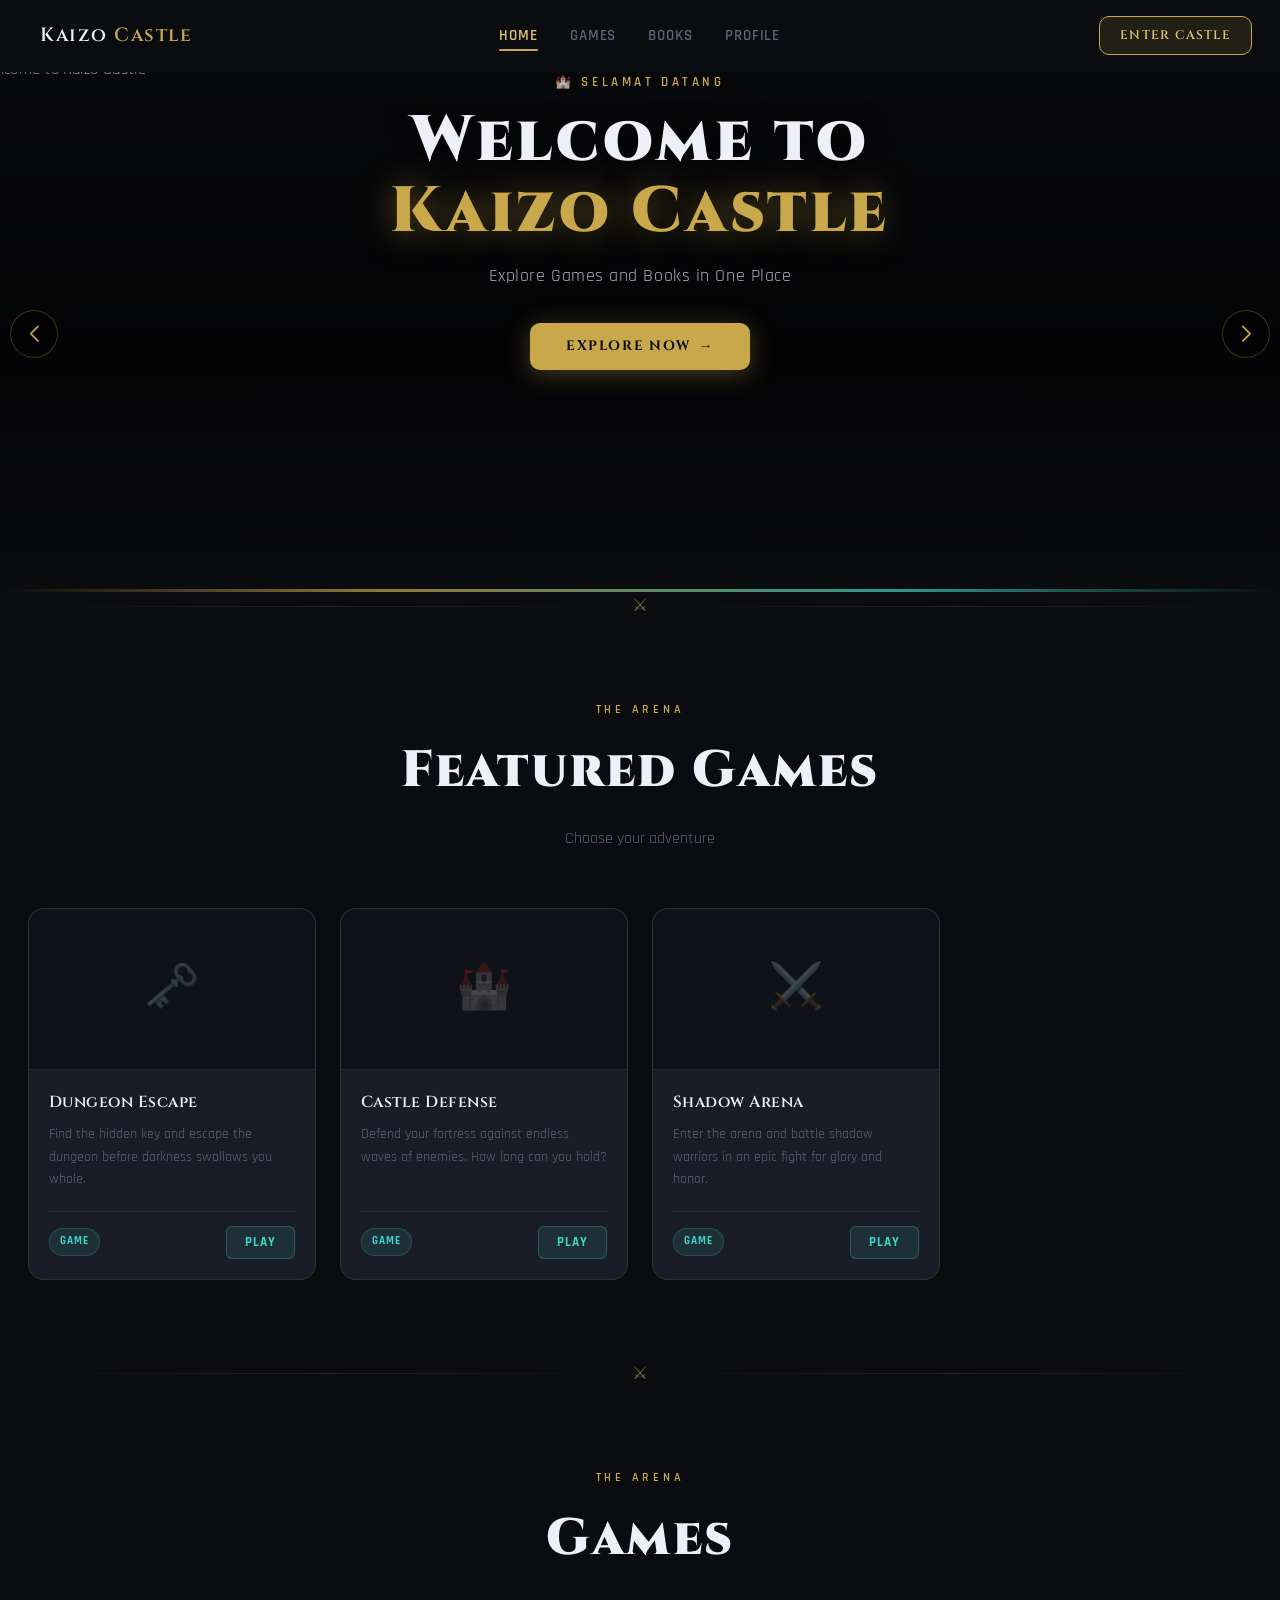
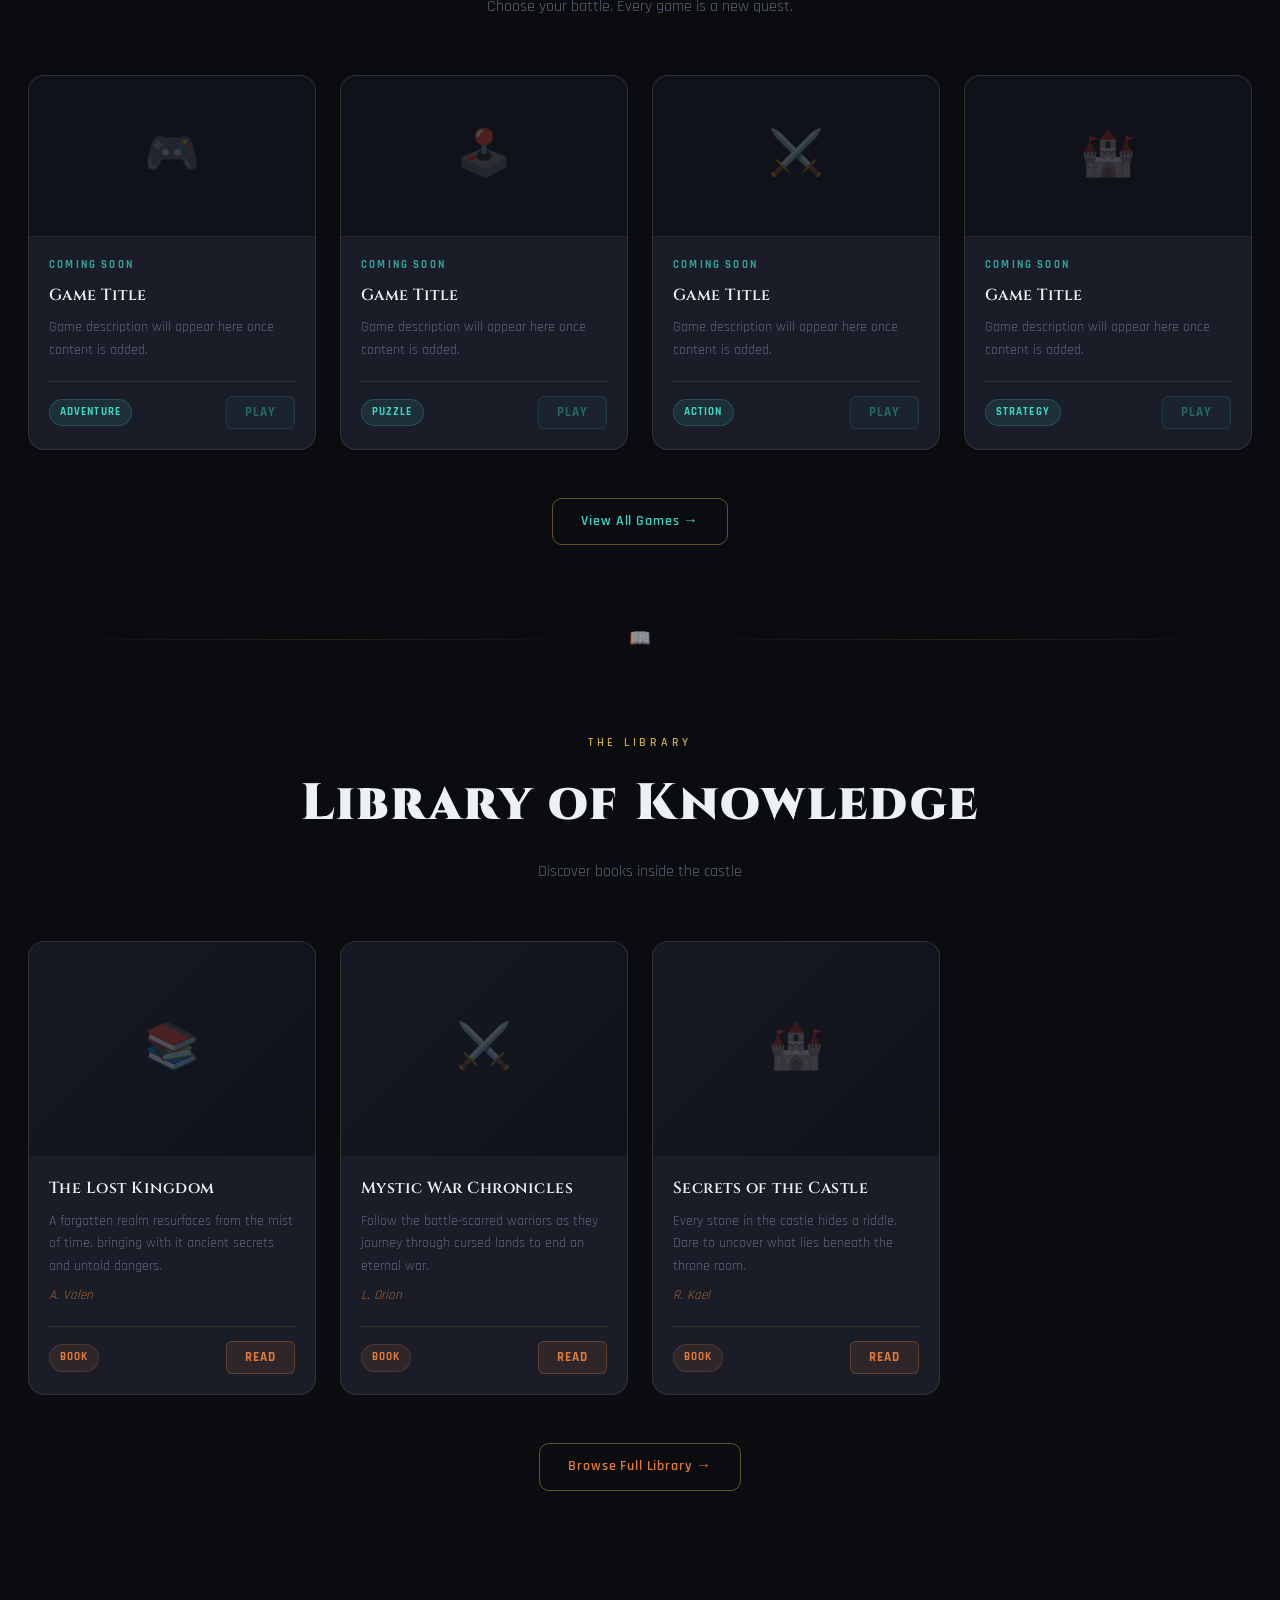
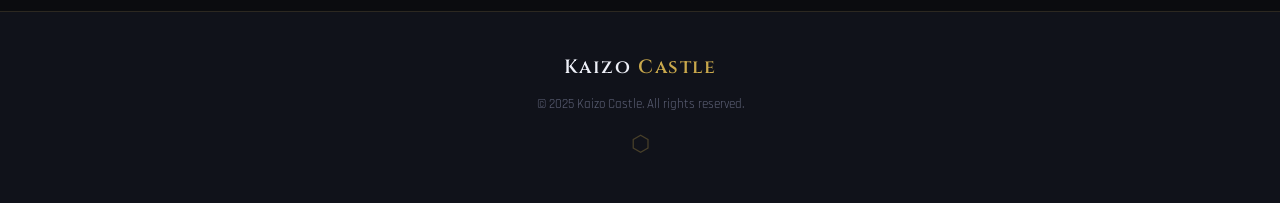
==== commit 1e3bf6e7: "Add files via upload" ====
--- a/index.html
+++ b/index.html
@@ -9,7 +9,7 @@
   <link href="https://fonts.googleapis.com/css2?family=Cinzel:wght@400;600;900&family=Rajdhani:wght@300;400;500;600&display=swap" rel="stylesheet" />
   <!-- Swiper.js CSS -->
   <link rel="stylesheet" href="https://cdn.jsdelivr.net/npm/swiper/swiper-bundle.min.css" />
-  <link rel="stylesheet" href="style.css" />
+  <link rel="stylesheet" href="css/style.css" />
 
   <!-- ── AUTH MODAL STYLES (inline minimal, tidak ubah style.css) ── -->
   <style>
--- a/css/style.css
+++ b/css/style.css
@@ -0,0 +1,937 @@
+/* ================================================
+   KAIZO CASTLE — style.css
+   Dark gaming theme | Castle aesthetic
+   Fonts: Cinzel (display) + Rajdhani (body)
+   ================================================ */
+
+/* ── RESET & BASE ─────────────────────────────── */
+*, *::before, *::after {
+  box-sizing: border-box;
+  margin: 0;
+  padding: 0;
+}
+
+:root {
+  /* Core palette */
+  --clr-bg:          #0b0c0f;
+  --clr-bg-2:        #10121a;
+  --clr-bg-3:        #161923;
+  --clr-surface:     #1a1d28;
+  --clr-surface-2:   #20243a;
+  --clr-border:      rgba(201, 168, 76, 0.15);
+  --clr-border-h:    rgba(201, 168, 76, 0.45);
+
+  /* Gold accent */
+  --clr-gold:        #c9a84c;
+  --clr-gold-light:  #e2c470;
+  --clr-gold-dim:    rgba(201, 168, 76, 0.12);
+
+  /* Game accent (cyan) */
+  --clr-game:        #3fd4c4;
+  --clr-game-dim:    rgba(63, 212, 196, 0.10);
+
+  /* Book accent (amber) */
+  --clr-book:        #e07b39;
+  --clr-book-dim:    rgba(224, 123, 57, 0.10);
+
+  /* Text */
+  --clr-text:        #c8cad8;
+  --clr-text-muted:  #5e6278;
+  --clr-text-bright: #eef0f8;
+
+  /* Sizing */
+  --nav-h:           72px;
+  --radius:          10px;
+  --radius-lg:       16px;
+
+  /* Transitions */
+  --ease:            cubic-bezier(0.22, 1, 0.36, 1);
+}
+
+html {
+  scroll-behavior: smooth;
+}
+
+body {
+  font-family: 'Rajdhani', sans-serif;
+  background-color: var(--clr-bg);
+  color: var(--clr-text);
+  line-height: 1.6;
+  font-size: 16px;
+  overflow-x: hidden;
+}
+
+/* Scrollbar */
+::-webkit-scrollbar { width: 6px; }
+::-webkit-scrollbar-track { background: var(--clr-bg); }
+::-webkit-scrollbar-thumb { background: var(--clr-gold); border-radius: 3px; }
+
+a { text-decoration: none; color: inherit; }
+button { cursor: pointer; border: none; background: none; font-family: inherit; }
+ul { list-style: none; }
+img { max-width: 100%; display: block; }
+
+
+/* ── NAVBAR ───────────────────────────────────── */
+.navbar {
+  position: fixed;
+  top: 0; left: 0; right: 0;
+  z-index: 1000;
+  height: var(--nav-h);
+  background: transparent;
+  border-bottom: 1px solid transparent;
+  transition: background 0.4s var(--ease), border-color 0.4s var(--ease), backdrop-filter 0.4s;
+}
+
+.navbar.scrolled {
+  background: rgba(11, 12, 15, 0.92);
+  border-bottom-color: var(--clr-border);
+  backdrop-filter: blur(18px);
+}
+
+.nav-inner {
+  max-width: 1280px;
+  margin: 0 auto;
+  height: 100%;
+  padding: 0 28px;
+  display: flex;
+  align-items: center;
+  justify-content: space-between;
+  gap: 24px;
+}
+
+/* Logo */
+.nav-logo {
+  display: flex;
+  align-items: center;
+  gap: 12px;
+  flex-shrink: 0;
+}
+
+.logo-emblem {
+  height: 32px;
+  width: auto;
+}
+  filter: drop-shadow(0 0 8px rgba(201, 168, 76, 0.5));
+  transition: filter 0.3s;
+}
+
+.nav-logo:hover .logo-emblem {
+  filter: drop-shadow(0 0 14px rgba(201, 168, 76, 0.9));
+}
+
+.logo-text {
+  font-family: 'Cinzel', serif;
+  font-size: 1.2rem;
+  font-weight: 600;
+  color: var(--clr-text-bright);
+  letter-spacing: 0.08em;
+}
+
+.logo-accent {
+  color: var(--clr-gold);
+}
+
+/* Nav menu */
+.nav-menu {
+  display: flex;
+  align-items: center;
+  gap: 4px;
+}
+
+.nav-link {
+  font-family: 'Rajdhani', sans-serif;
+  font-weight: 600;
+  font-size: 0.95rem;
+  letter-spacing: 0.06em;
+  text-transform: uppercase;
+  color: var(--clr-text-muted);
+  padding: 8px 14px;
+  border-radius: var(--radius);
+  position: relative;
+  transition: color 0.25s;
+}
+
+.nav-link::after {
+  content: '';
+  position: absolute;
+  bottom: 2px; left: 50%; right: 50%;
+  height: 1.5px;
+  background: var(--clr-gold);
+  transition: left 0.3s var(--ease), right 0.3s var(--ease);
+  border-radius: 2px;
+}
+
+.nav-link:hover,
+.nav-link.active {
+  color: var(--clr-gold-light);
+}
+
+.nav-link:hover::after,
+.nav-link.active::after {
+  left: 14px;
+  right: 14px;
+}
+
+/* CTA button in nav */
+.nav-cta {
+  margin-left: 12px;
+  padding: 9px 20px;
+  background: var(--clr-gold-dim);
+  border: 1px solid var(--clr-gold);
+  border-radius: var(--radius);
+  font-family: 'Cinzel', serif;
+  font-size: 0.78rem;
+  font-weight: 600;
+  letter-spacing: 0.1em;
+  text-transform: uppercase;
+  color: var(--clr-gold-light);
+  transition: background 0.25s, box-shadow 0.25s, color 0.25s;
+}
+
+.nav-cta:hover {
+  background: var(--clr-gold);
+  color: var(--clr-bg);
+  box-shadow: 0 0 20px rgba(201, 168, 76, 0.35);
+}
+
+/* Hamburger toggle */
+.nav-toggle {
+  display: none;
+  flex-direction: column;
+  justify-content: center;
+  gap: 5px;
+  width: 36px;
+  height: 36px;
+  padding: 4px;
+}
+
+.nav-toggle span {
+  display: block;
+  height: 2px;
+  background: var(--clr-gold);
+  border-radius: 2px;
+  transition: transform 0.3s var(--ease), opacity 0.3s;
+}
+
+.nav-toggle.active span:nth-child(1) { transform: translateY(7px) rotate(45deg); }
+.nav-toggle.active span:nth-child(2) { opacity: 0; }
+.nav-toggle.active span:nth-child(3) { transform: translateY(-7px) rotate(-45deg); }
+
+
+/* ── HERO BANNER (Stage 2) ────────────────────── */
+.hero-banner {
+  position: relative;
+  width: 100%;
+  height: clamp(400px, 55vw, 520px);
+  margin-top: var(--nav-h);
+  overflow: hidden;
+  display: flex;
+  align-items: center;
+  justify-content: center;
+}
+
+/* Gambar background */
+.hero-banner__img {
+  position: absolute;
+  inset: 0;
+  width: 100%;
+  height: 100%;
+  object-fit: cover;
+  object-position: center 30%;
+  transition: transform 6s ease;
+}
+
+.hero-banner:hover .hero-banner__img {
+  transform: scale(1.04);
+}
+
+/* Dark overlay berlapis dua:
+   - lapisan bawah: gelap merata
+   - lapisan atas: gradient ke bawah supaya teks lebih terbaca */
+.hero-banner__overlay {
+  position: absolute;
+  inset: 0;
+  background:
+    linear-gradient(
+      to bottom,
+      rgba(0, 0, 0, 0.30) 0%,
+      rgba(0, 0, 0, 0.62) 55%,
+      rgba(11, 12, 15, 0.92) 100%
+    );
+  z-index: 1;
+}
+
+/* Konten teks */
+.hero-banner__content {
+  position: relative;
+  z-index: 2;
+  text-align: center;
+  padding: 0 24px;
+  animation: fadeUp 0.75s var(--ease) both;
+  max-width: 800px;
+  margin: 0 auto;
+}
+
+.hero-banner__eyebrow {
+  font-size: 0.8rem;
+  font-weight: 600;
+  letter-spacing: 0.28em;
+  text-transform: uppercase;
+  color: var(--clr-gold);
+  margin-bottom: 14px;
+}
+
+.hero-banner__title {
+  font-family: 'Cinzel', serif;
+  font-size: clamp(2rem, 5.5vw, 4rem);
+  font-weight: 900;
+  line-height: 1.1;
+  color: var(--clr-text-bright);
+  margin-bottom: 14px;
+  text-shadow: 0 2px 24px rgba(0, 0, 0, 0.8);
+  letter-spacing: 0.05em;
+}
+
+.hero-banner__title-gold {
+  color: var(--clr-gold);
+  display: block;
+  text-shadow: 0 0 32px rgba(201, 168, 76, 0.5), 0 2px 20px rgba(0,0,0,0.8);
+}
+
+.hero-banner__subtitle {
+  font-size: clamp(0.95rem, 2vw, 1.15rem);
+  font-weight: 400;
+  color: rgba(200, 202, 216, 0.85);
+  margin-bottom: 32px;
+  letter-spacing: 0.03em;
+}
+
+/* Tombol Explore Now */
+.hero-banner__btn {
+  display: inline-flex;
+  align-items: center;
+  gap: 8px;
+  padding: 13px 36px;
+  background: var(--clr-gold);
+  color: var(--clr-bg);
+  font-family: 'Cinzel', serif;
+  font-size: 0.85rem;
+  font-weight: 700;
+  letter-spacing: 0.12em;
+  text-transform: uppercase;
+  border-radius: var(--radius);
+  box-shadow: 0 4px 24px rgba(201, 168, 76, 0.35);
+  transition: background 0.25s, box-shadow 0.3s, transform 0.2s var(--ease);
+}
+
+.hero-banner__btn::after {
+  content: '→';
+  transition: transform 0.25s var(--ease);
+}
+
+.hero-banner__btn:hover {
+  background: var(--clr-gold-light);
+  box-shadow: 0 6px 36px rgba(201, 168, 76, 0.55);
+  transform: translateY(-3px);
+}
+
+.hero-banner__btn:hover::after {
+  transform: translateX(4px);
+}
+
+/* Garis dekoratif bawah banner */
+.hero-banner__bottom-bar {
+  position: absolute;
+  bottom: 0;
+  left: 0;
+  right: 0;
+  height: 3px;
+  background: linear-gradient(
+    to right,
+    transparent,
+    var(--clr-gold) 30%,
+    var(--clr-game) 70%,
+    transparent
+  );
+  z-index: 3;
+  opacity: 0.7;
+}
+
+
+/* ── BUTTONS ──────────────────────────────────── */
+.btn-primary {
+  display: inline-flex;
+  align-items: center;
+  justify-content: center;
+  padding: 13px 32px;
+  background: var(--clr-gold);
+  color: var(--clr-bg);
+  font-family: 'Cinzel', serif;
+  font-size: 0.82rem;
+  font-weight: 600;
+  letter-spacing: 0.1em;
+  text-transform: uppercase;
+  border-radius: var(--radius);
+  transition: box-shadow 0.3s, transform 0.2s;
+}
+
+.btn-primary:hover {
+  box-shadow: 0 0 28px rgba(201, 168, 76, 0.5);
+  transform: translateY(-2px);
+}
+
+.btn-ghost {
+  display: inline-flex;
+  align-items: center;
+  justify-content: center;
+  padding: 13px 32px;
+  background: transparent;
+  border: 1px solid var(--clr-border);
+  color: var(--clr-text);
+  font-family: 'Cinzel', serif;
+  font-size: 0.82rem;
+  font-weight: 600;
+  letter-spacing: 0.1em;
+  text-transform: uppercase;
+  border-radius: var(--radius);
+  transition: border-color 0.3s, color 0.3s, transform 0.2s;
+}
+
+.btn-ghost:hover {
+  border-color: var(--clr-gold);
+  color: var(--clr-gold-light);
+  transform: translateY(-2px);
+}
+
+.btn-outline {
+  display: inline-flex;
+  align-items: center;
+  padding: 11px 28px;
+  border: 1px solid var(--clr-border-h);
+  border-radius: var(--radius);
+  color: var(--clr-game);
+  font-weight: 600;
+  font-size: 0.9rem;
+  letter-spacing: 0.06em;
+  transition: background 0.25s, color 0.25s;
+}
+
+.btn-outline:hover {
+  background: var(--clr-game-dim);
+  color: var(--clr-game);
+  border-color: var(--clr-game);
+}
+
+.btn-outline--book {
+  color: var(--clr-book);
+}
+
+.btn-outline--book:hover {
+  background: var(--clr-book-dim);
+  color: var(--clr-book);
+  border-color: var(--clr-book);
+}
+
+
+/* ── DIVIDERS ─────────────────────────────────── */
+.section-divider {
+  display: flex;
+  align-items: center;
+  gap: 20px;
+  padding: 0 40px;
+  max-width: 1280px;
+  margin: 0 auto;
+}
+
+.divider-line {
+  flex: 1;
+  height: 1px;
+  background: linear-gradient(to right, transparent, var(--clr-border), transparent);
+}
+
+.divider-icon {
+  font-size: 1.1rem;
+  color: var(--clr-gold);
+  opacity: 0.6;
+}
+
+
+/* ── MAIN CONTENT ─────────────────────────────── */
+.main-content {
+  padding-top: 0;
+}
+
+/* ── SECTIONS ─────────────────────────────────── */
+.section {
+  max-width: 1280px;
+  margin: 0 auto;
+  padding: 80px 28px;
+}
+
+.section-header {
+  text-align: center;
+  margin-bottom: 56px;
+}
+
+.section-label {
+  font-size: 0.78rem;
+  font-weight: 600;
+  letter-spacing: 0.3em;
+  text-transform: uppercase;
+  color: var(--clr-gold);
+  margin-bottom: 10px;
+}
+
+.section-title {
+  font-family: 'Cinzel', serif;
+  font-size: clamp(2rem, 4vw, 3.2rem);
+  font-weight: 900;
+  color: var(--clr-text-bright);
+  margin-bottom: 14px;
+  letter-spacing: 0.04em;
+}
+
+.section-desc {
+  font-size: 1rem;
+  color: var(--clr-text-muted);
+  max-width: 460px;
+  margin: 0 auto;
+}
+
+.section-footer {
+  text-align: center;
+  margin-top: 48px;
+}
+
+
+/* ── CARDS GRID ───────────────────────────────── */
+.cards-grid {
+  display: grid;
+  grid-template-columns: repeat(auto-fill, minmax(270px, 1fr));
+  gap: 24px;
+}
+
+/* ── GAME CARDS ───────────────────────────────── */
+.card {
+  border-radius: var(--radius-lg);
+  overflow: hidden;
+  background: var(--clr-surface);
+  border: 1px solid var(--clr-border);
+  transition: border-color 0.3s, box-shadow 0.3s, transform 0.3s var(--ease);
+}
+
+.card--game:hover {
+  border-color: rgba(63, 212, 196, 0.35);
+  box-shadow: 0 8px 40px rgba(63, 212, 196, 0.08);
+  transform: translateY(-4px);
+}
+
+.card-inner {
+  display: flex;
+  flex-direction: column;
+  height: 100%;
+}
+
+.card-thumb {
+  width: 100%;
+  aspect-ratio: 16 / 9;
+  display: flex;
+  align-items: center;
+  justify-content: center;
+  position: relative;
+  overflow: hidden;
+}
+
+.card-thumb--empty {
+  background: var(--clr-bg-2);
+  border-bottom: 1px solid var(--clr-border);
+}
+
+.card-thumb-icon {
+  font-size: 2.8rem;
+  opacity: 0.25;
+  transition: opacity 0.3s, transform 0.3s;
+}
+
+.card:hover .card-thumb-icon {
+  opacity: 0.45;
+  transform: scale(1.1);
+}
+
+.card-body {
+  padding: 20px;
+  display: flex;
+  flex-direction: column;
+  gap: 8px;
+  flex: 1;
+}
+
+.card-tag {
+  font-size: 0.68rem;
+  font-weight: 700;
+  letter-spacing: 0.2em;
+  text-transform: uppercase;
+  color: var(--clr-game);
+  opacity: 0.7;
+}
+
+.card-title {
+  font-family: 'Cinzel', serif;
+  font-size: 1rem;
+  font-weight: 600;
+  color: var(--clr-text-bright);
+  letter-spacing: 0.03em;
+}
+
+.card-text {
+  font-size: 0.88rem;
+  color: var(--clr-text-muted);
+  line-height: 1.6;
+  flex: 1;
+}
+
+.card-author {
+  font-size: 0.82rem;
+  color: var(--clr-book);
+  opacity: 0.7;
+  font-style: italic;
+}
+
+.card-footer {
+  display: flex;
+  align-items: center;
+  justify-content: space-between;
+  margin-top: 12px;
+  padding-top: 14px;
+  border-top: 1px solid var(--clr-border);
+}
+
+.card-badge {
+  font-size: 0.68rem;
+  font-weight: 700;
+  letter-spacing: 0.1em;
+  text-transform: uppercase;
+  padding: 4px 10px;
+  border-radius: 20px;
+  background: var(--clr-game-dim);
+  color: var(--clr-game);
+  border: 1px solid rgba(63, 212, 196, 0.2);
+}
+
+.card-badge--book {
+  background: var(--clr-book-dim);
+  color: var(--clr-book);
+  border-color: rgba(224, 123, 57, 0.2);
+}
+
+.card-btn {
+  padding: 7px 18px;
+  border-radius: 6px;
+  font-family: 'Rajdhani', sans-serif;
+  font-weight: 700;
+  font-size: 0.82rem;
+  letter-spacing: 0.08em;
+  text-transform: uppercase;
+  background: var(--clr-game-dim);
+  color: var(--clr-game);
+  border: 1px solid rgba(63, 212, 196, 0.3);
+  transition: background 0.25s, box-shadow 0.25s;
+}
+
+.card-btn:not(:disabled):hover {
+  background: var(--clr-game);
+  color: var(--clr-bg);
+  box-shadow: 0 0 16px rgba(63, 212, 196, 0.35);
+}
+
+.card-btn:disabled {
+  opacity: 0.4;
+  cursor: not-allowed;
+}
+
+.card-btn--book {
+  background: var(--clr-book-dim);
+  color: var(--clr-book);
+  border-color: rgba(224, 123, 57, 0.3);
+}
+
+.card-btn--book:not(:disabled):hover {
+  background: var(--clr-book);
+  color: var(--clr-bg);
+  box-shadow: 0 0 16px rgba(224, 123, 57, 0.35);
+}
+
+
+/* ── BOOK CARDS (extra styling) ───────────────── */
+.card--book {
+  position: relative;
+}
+
+.card--book:hover {
+  border-color: rgba(224, 123, 57, 0.35);
+  box-shadow: 0 8px 40px rgba(224, 123, 57, 0.08);
+  transform: translateY(-4px);
+}
+
+/* Fake book spine strip on left edge */
+.book-spine {
+  position: absolute;
+  top: 0;
+  left: 0;
+  bottom: 0;
+  width: 5px;
+  background: linear-gradient(to bottom, var(--clr-book), #7a3d1a);
+  opacity: 0.5;
+  border-radius: var(--radius-lg) 0 0 var(--radius-lg);
+}
+
+.card-thumb--book {
+  aspect-ratio: 4 / 3;
+  background: linear-gradient(135deg, var(--clr-bg-3), var(--clr-bg-2));
+}
+
+
+/* ── FOOTER ───────────────────────────────────── */
+.footer {
+  background: var(--clr-bg-2);
+  border-top: 1px solid var(--clr-border);
+  padding: 40px 28px;
+  margin-top: 40px;
+}
+
+.footer-inner {
+  max-width: 1280px;
+  margin: 0 auto;
+  display: flex;
+  flex-direction: column;
+  align-items: center;
+  gap: 12px;
+  text-align: center;
+}
+
+.footer-copy {
+  font-size: 0.82rem;
+  color: var(--clr-text-muted);
+}
+
+.footer-rune {
+  font-size: 1.4rem;
+  color: var(--clr-gold);
+  opacity: 0.3;
+}
+
+
+/* ── ANIMATIONS ───────────────────────────────── */
+@keyframes fadeUp {
+  from { opacity: 0; transform: translateY(30px); }
+  to   { opacity: 1; transform: translateY(0); }
+}
+
+@keyframes pulse {
+  0%, 100% { opacity: 0.5; }
+  50%       { opacity: 1; }
+}
+
+
+/* ── RESPONSIVE ───────────────────────────────── */
+@media (max-width: 768px) {
+  :root { --nav-h: 64px; }
+
+  /* Hamburger visible */
+  .nav-toggle { display: flex; }
+
+  /* Mobile dropdown menu */
+  .nav-menu {
+    display: none;
+    position: fixed;
+    top: var(--nav-h);
+    left: 0; right: 0;
+    background: rgba(11, 12, 15, 0.97);
+    border-bottom: 1px solid var(--clr-border);
+    padding: 20px 24px 28px;
+    flex-direction: column;
+    gap: 4px;
+    backdrop-filter: blur(18px);
+  }
+
+  .nav-menu.open { display: flex; }
+
+  .nav-link {
+    width: 100%;
+    padding: 12px 16px;
+    font-size: 1rem;
+  }
+
+  .nav-cta {
+    width: 100%;
+    text-align: center;
+    margin: 12px 0 0;
+    padding: 12px;
+  }
+
+  /* Hero Banner */
+  .hero-banner {
+  height: clamp(280px, 45vw, 420px);
+}
+
+  .hero-banner__title {
+    font-size: clamp(1.8rem, 8vw, 2.6rem);
+  }
+
+  /* Cards: 1 col on small screens */
+  .cards-grid {
+    grid-template-columns: 1fr;
+  }
+
+  .section { padding: 56px 20px; }
+}
+
+@media (min-width: 640px) and (max-width: 1024px) {
+  .cards-grid {
+    grid-template-columns: repeat(2, 1fr);
+  }
+}
+
+
+/* ================================================
+   SWIPER HERO SLIDER — tambahan Stage 3
+   Hanya override yang diperlukan, tidak merusak desain
+   ================================================ */
+
+/* Wrapper swiper memenuhi section hero-banner */
+.swiper {
+  width: 100%;
+  height: 100%;
+}
+
+/* Setiap slide: posisikan relatif agar img + overlay + content bisa ditumpuk */
+.swiper .swiper-slide {
+  position: relative;
+  width: 100%;
+  height: 100%;
+  overflow: hidden;
+}
+
+/* Gambar background tiap slide */
+.swiper .hero-banner__img {
+  position: absolute;
+  inset: 0;
+  width: 100%;
+  height: 100%;
+  object-fit: cover;
+  object-position: center;
+  /* Efek zoom-out saat slide aktif */
+  transform: scale(1.06);
+  transition: transform 5s ease;
+}
+
+.swiper .swiper-slide-active .hero-banner__img {
+  transform: scale(1);
+}
+
+/* Overlay variasi per slide */
+.hero-banner__overlay--game {
+  background:
+    linear-gradient(
+      to bottom,
+      rgba(0, 0, 0, 0.28) 0%,
+      rgba(10, 30, 30, 0.65) 55%,
+      rgba(11, 12, 15, 0.93) 100%
+    ) !important;
+}
+
+.hero-banner__overlay--book {
+  background:
+    linear-gradient(
+      to bottom,
+      rgba(0, 0, 0, 0.28) 0%,
+      rgba(30, 18, 10, 0.65) 55%,
+      rgba(11, 12, 15, 0.93) 100%
+    ) !important;
+}
+
+/* Warna aksen judul per slide */
+.hero-banner__title-cyan  { color: var(--clr-game);  text-shadow: 0 0 32px rgba(63, 212, 196, 0.5), 0 2px 20px rgba(0,0,0,0.8); display: block; }
+.hero-banner__title-amber { color: var(--clr-book);  text-shadow: 0 0 32px rgba(224, 123, 57, 0.5),  0 2px 20px rgba(0,0,0,0.8); display: block; }
+
+/* Animasi teks masuk saat slide aktif */
+.swiper .swiper-slide .hero-banner__content {
+  opacity: 0;
+  transform: translateY(22px);
+  transition: opacity 0.7s ease 0.3s, transform 0.7s ease 0.3s;
+}
+
+.swiper .swiper-slide-active .hero-banner__content {
+  opacity: 1;
+  transform: translateY(0);
+}
+
+/* Tombol variasi warna per slide */
+.hero-banner__btn--game {
+  background: var(--clr-game);
+  box-shadow: 0 4px 24px rgba(63, 212, 196, 0.35);
+}
+
+.hero-banner__btn--game:hover {
+  background: #5fe8d8;
+  box-shadow: 0 6px 36px rgba(63, 212, 196, 0.55);
+}
+
+.hero-banner__btn--book {
+  background: var(--clr-book);
+  box-shadow: 0 4px 24px rgba(224, 123, 57, 0.35);
+}
+
+.hero-banner__btn--book:hover {
+  background: #f08c4a;
+  box-shadow: 0 6px 36px rgba(224, 123, 57, 0.55);
+}
+
+/* ── Navigation Arrows ──────────────────────── */
+.swiper-button-prev,
+.swiper-button-next {
+  width: 48px !important;
+  height: 48px !important;
+  background: rgba(0, 0, 0, 0.45) !important;
+  border: 1px solid rgba(201, 168, 76, 0.3) !important;
+  border-radius: 50% !important;
+  backdrop-filter: blur(8px);
+  transition: background 0.25s, border-color 0.25s, transform 0.2s !important;
+  top: 50% !important;
+}
+
+.swiper-button-prev:hover,
+.swiper-button-next:hover {
+  background: rgba(201, 168, 76, 0.2) !important;
+  border-color: var(--clr-gold) !important;
+  transform: translateY(-50%) scale(1.08) !important;
+}
+
+/* Override warna icon panah bawaan Swiper */
+.swiper-button-prev::after,
+.swiper-button-next::after {
+  font-size: 16px !important;
+  color: var(--clr-gold) !important;
+  font-weight: 700 !important;
+}
+
+/* ── Pagination Dots ────────────────────────── */
+.swiper-pagination {
+  bottom: 22px !important;
+}
+
+.swiper-pagination .swiper-pagination-bullet {
+  width: 10px !important;
+  height: 10px !important;
+  background: rgba(255, 255, 255, 0.35) !important;
+  opacity: 1 !important;
+  transition: background 0.3s, transform 0.3s, width 0.3s !important;
+  border-radius: 5px !important;
+}
+
+.swiper-pagination .swiper-pagination-bullet-active {
+  background: var(--clr-gold) !important;
+  width: 28px !important;
+  box-shadow: 0 0 10px rgba(201, 168, 76, 0.6) !important;
+}
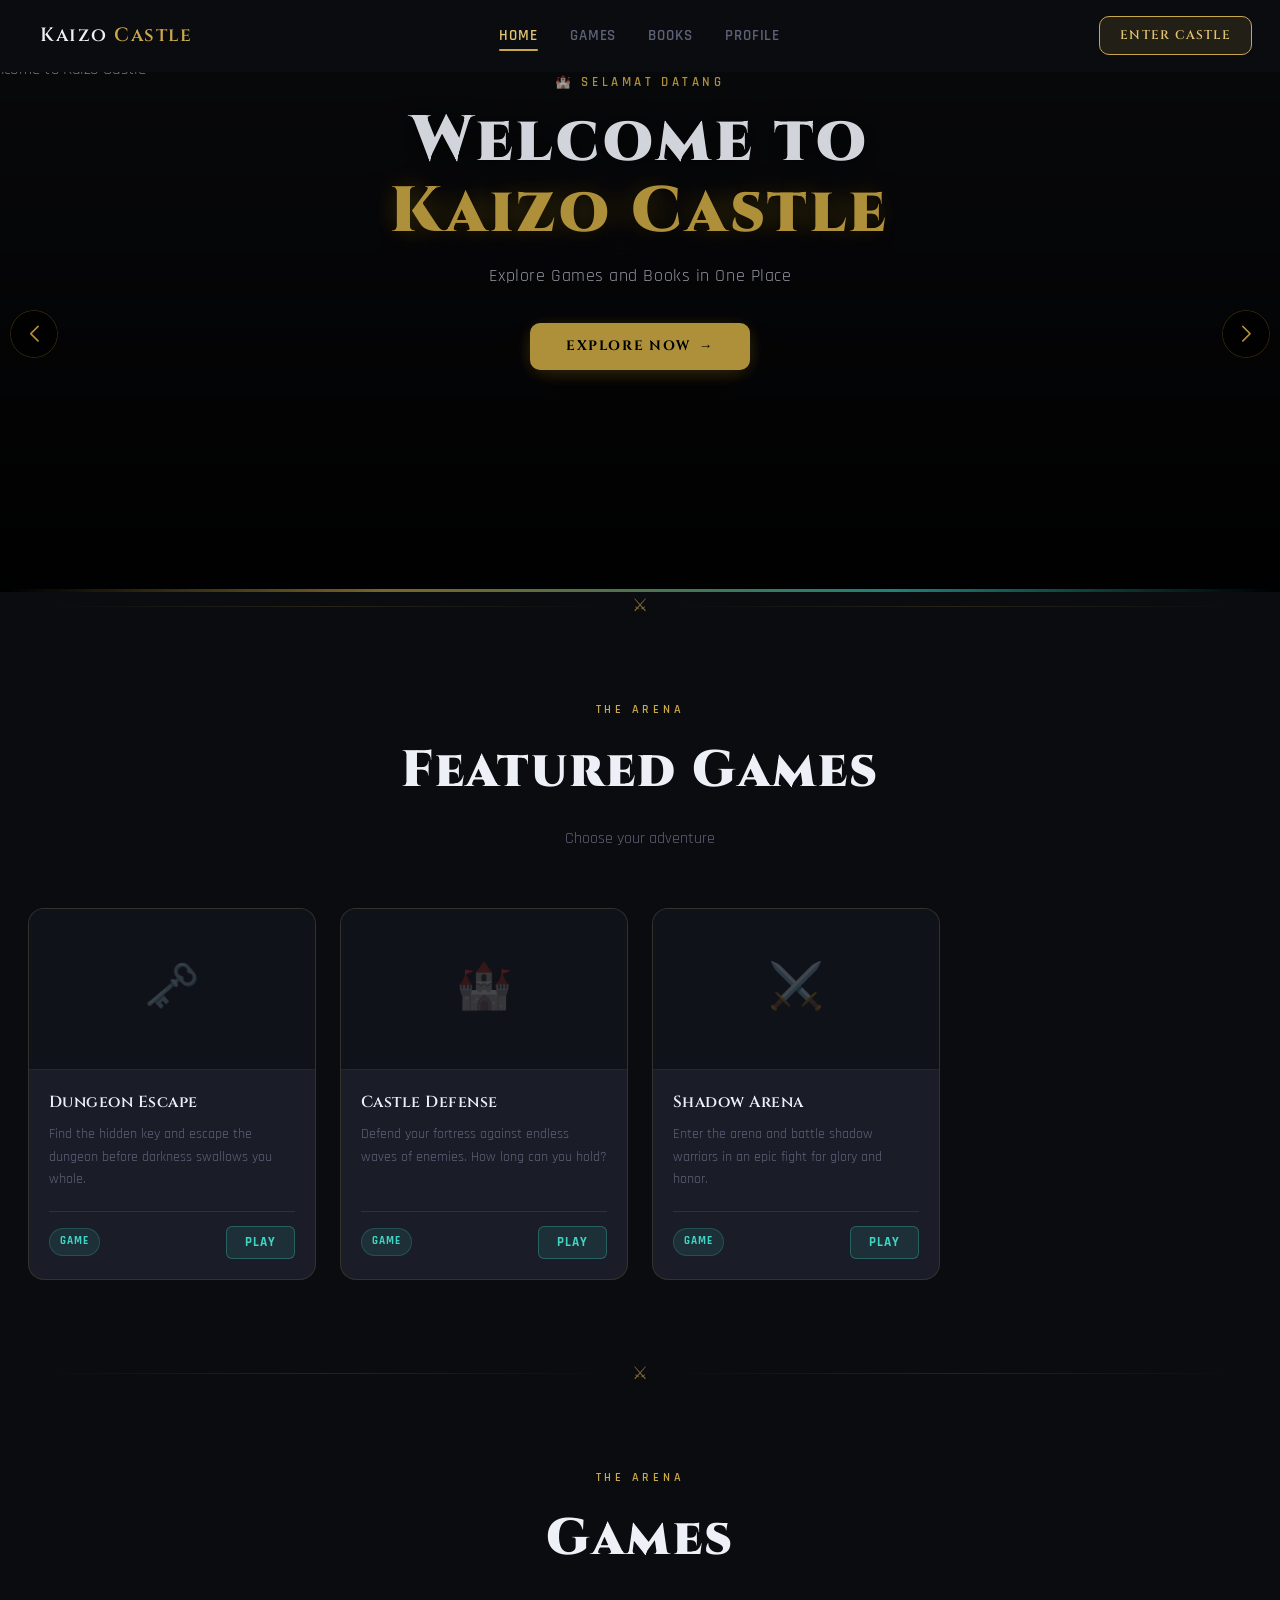
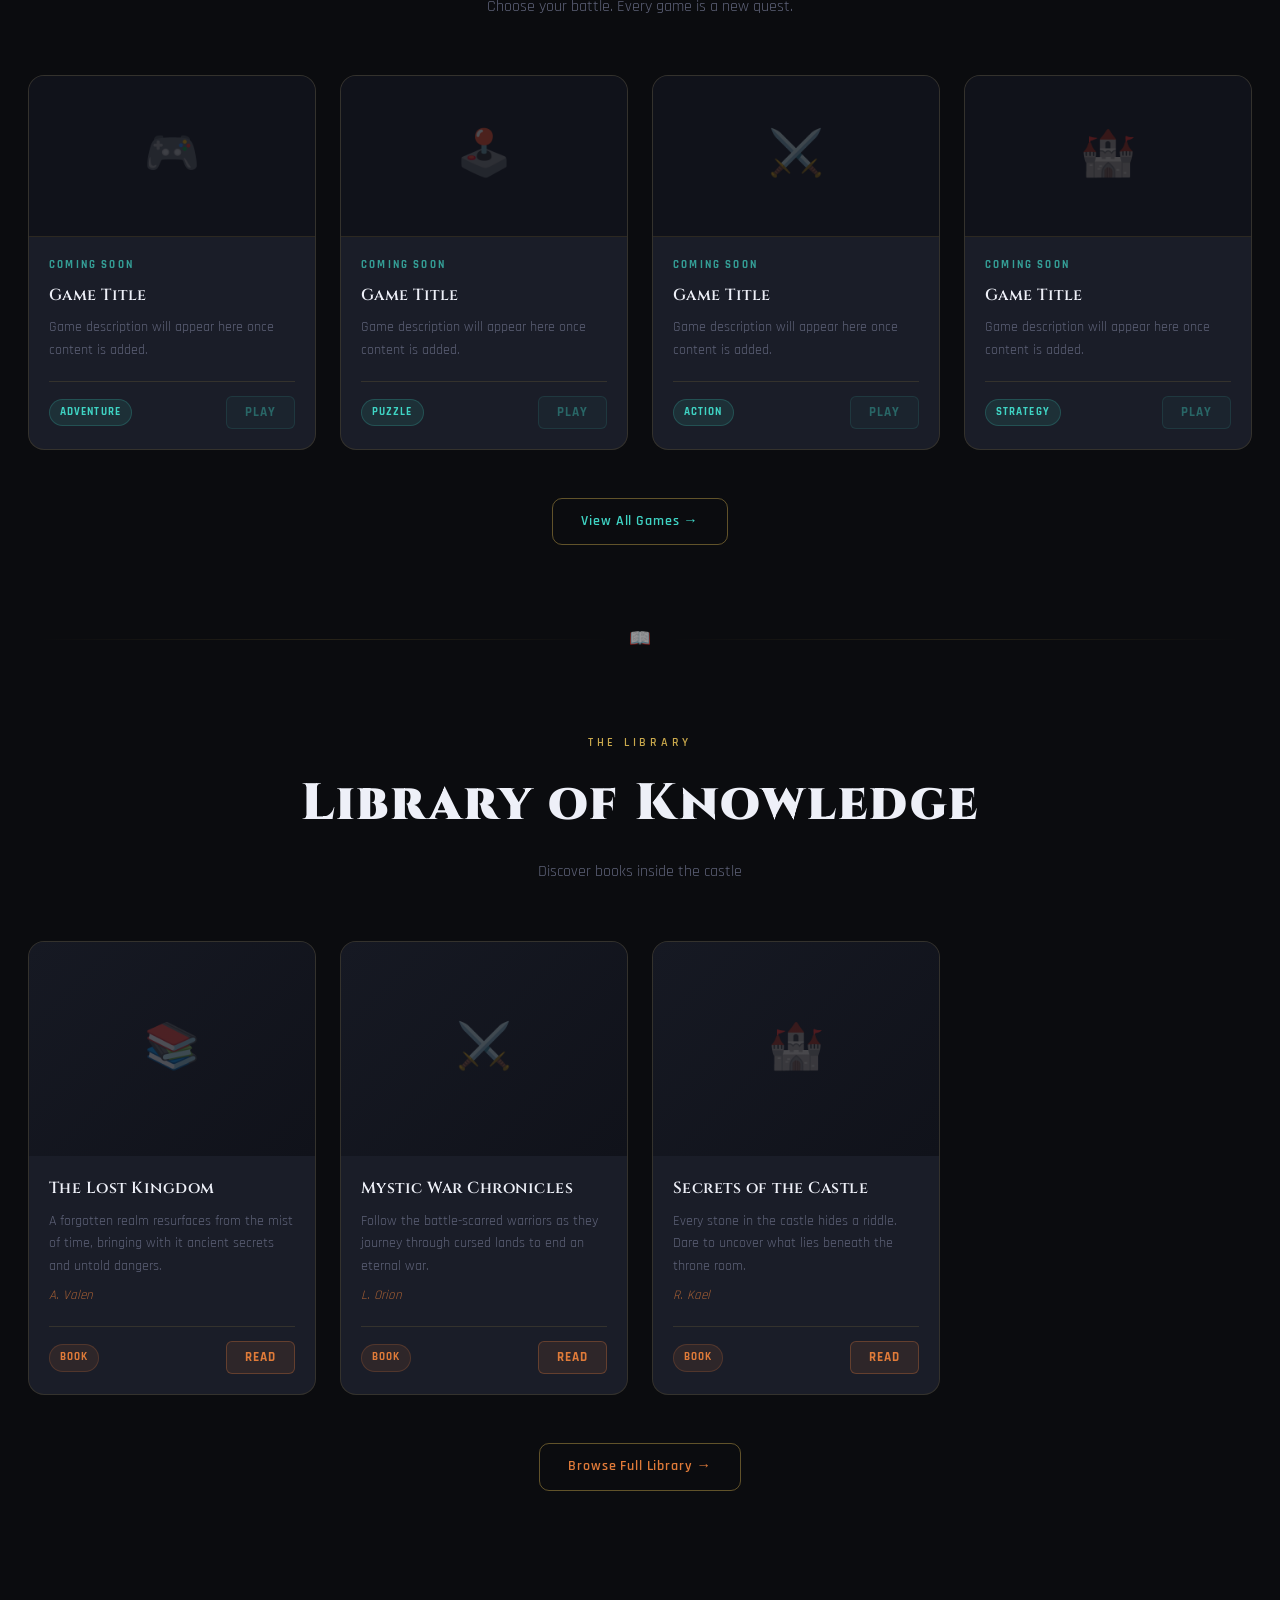
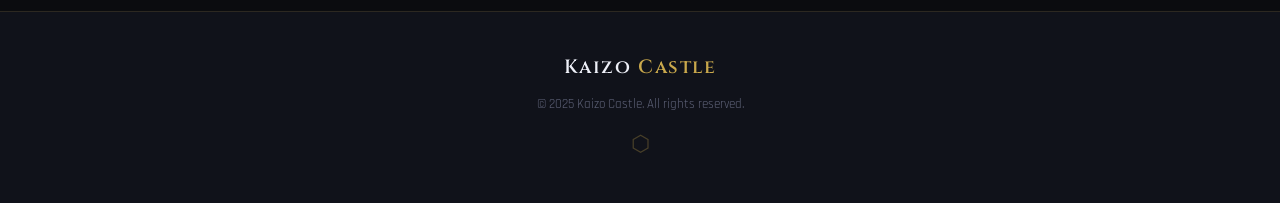
==== commit 03579335: "Add files via upload" ====
--- a/index.html
+++ b/index.html
@@ -661,7 +661,7 @@
       if (error) {
         setMessage('✗ ' + error.message, 'error');
       } else {
-        setMessage('✓ Berhasil! Cek email kamu untuk konfirmasi.', 'success');
+        setMessage('✓ Akun berhasil dibuat! Silakan login.', 'success');
       }
     }
 
--- a/css/style.css
+++ b/css/style.css
@@ -87,6 +87,7 @@
   background: rgba(11, 12, 15, 0.92);
   border-bottom-color: var(--clr-border);
   backdrop-filter: blur(18px);
+  box-shadow: 0 6px 30px rgba(0, 0, 0, 0.4);
 }
 
 .nav-inner {
@@ -229,6 +230,7 @@
   display: flex;
   align-items: center;
   justify-content: center;
+  filter: brightness(0.85) contrast(1.1);
 }
 
 /* Gambar background */
@@ -519,12 +521,13 @@
   background: var(--clr-surface);
   border: 1px solid var(--clr-border);
   transition: border-color 0.3s, box-shadow 0.3s, transform 0.3s var(--ease);
+  animation: fadeUp 0.6s var(--ease) both;
 }
 
 .card--game:hover {
-  border-color: rgba(63, 212, 196, 0.35);
-  box-shadow: 0 8px 40px rgba(63, 212, 196, 0.08);
-  transform: translateY(-4px);
+  border-color: rgba(63, 212, 196, 0.5);
+  box-shadow: 0 12px 50px rgba(63, 212, 196, 0.12);
+  transform: translateY(-6px) scale(1.02);
 }
 
 .card-inner {
@@ -623,6 +626,14 @@
   background: var(--clr-book-dim);
   color: var(--clr-book);
   border-color: rgba(224, 123, 57, 0.2);
+}
+
+.card-thumb img {
+  transition: transform 0.4s ease;
+}
+
+.card:hover .card-thumb img {
+  transform: scale(1.08);
 }
 
 .card-btn {
@@ -660,6 +671,18 @@
   background: var(--clr-book);
   color: var(--clr-bg);
   box-shadow: 0 0 16px rgba(224, 123, 57, 0.35);
+}
+
+.card-btn {
+  transition: all 0.25s ease;
+}
+
+.card-btn:active {
+  transform: scale(0.95);
+}
+
+.card-btn:hover {
+  box-shadow: 0 0 20px rgba(63, 212, 196, 0.5);
 }
 
 
@@ -777,6 +800,9 @@
 
   .hero-banner__title {
     font-size: clamp(1.8rem, 8vw, 2.6rem);
+    text-shadow: 
+  0 2px 24px rgba(0, 0, 0, 0.8),
+  0 0 12px rgba(201, 168, 76, 0.2);
   }
 
   /* Cards: 1 col on small screens */
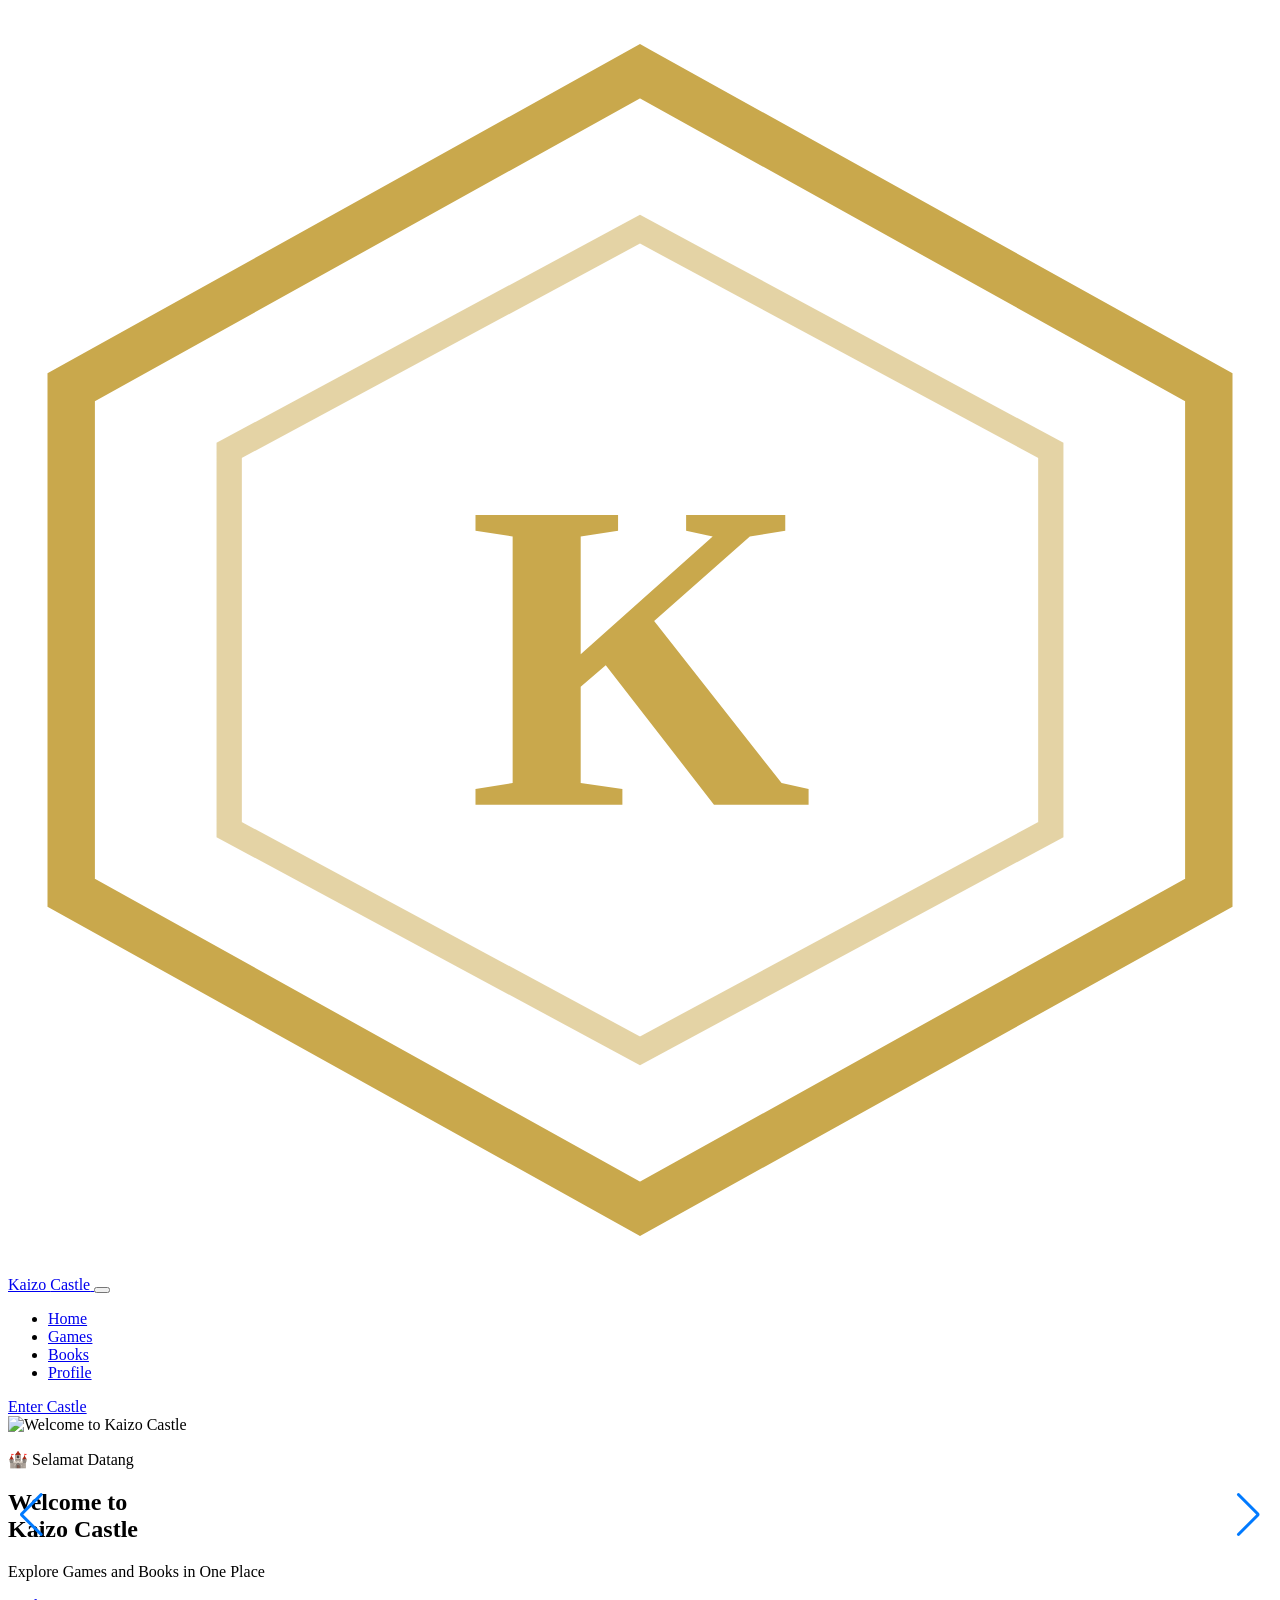
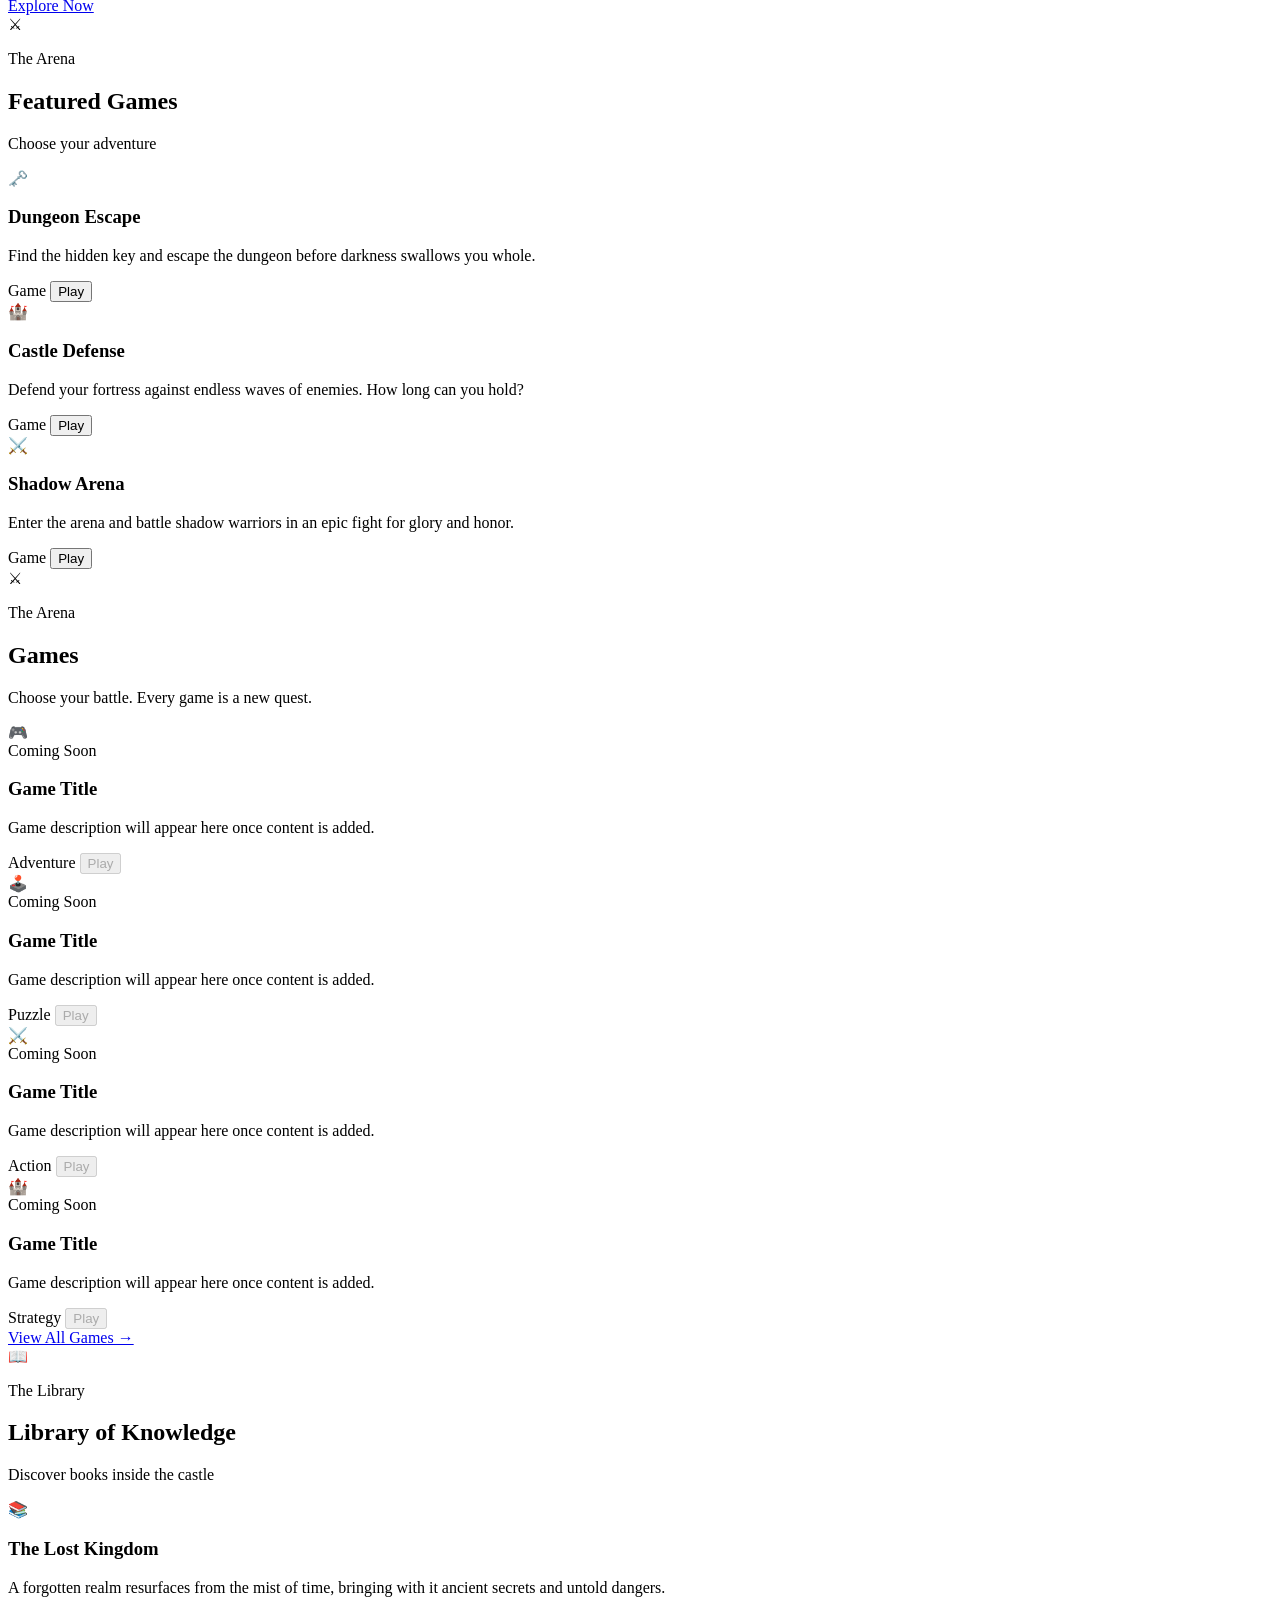
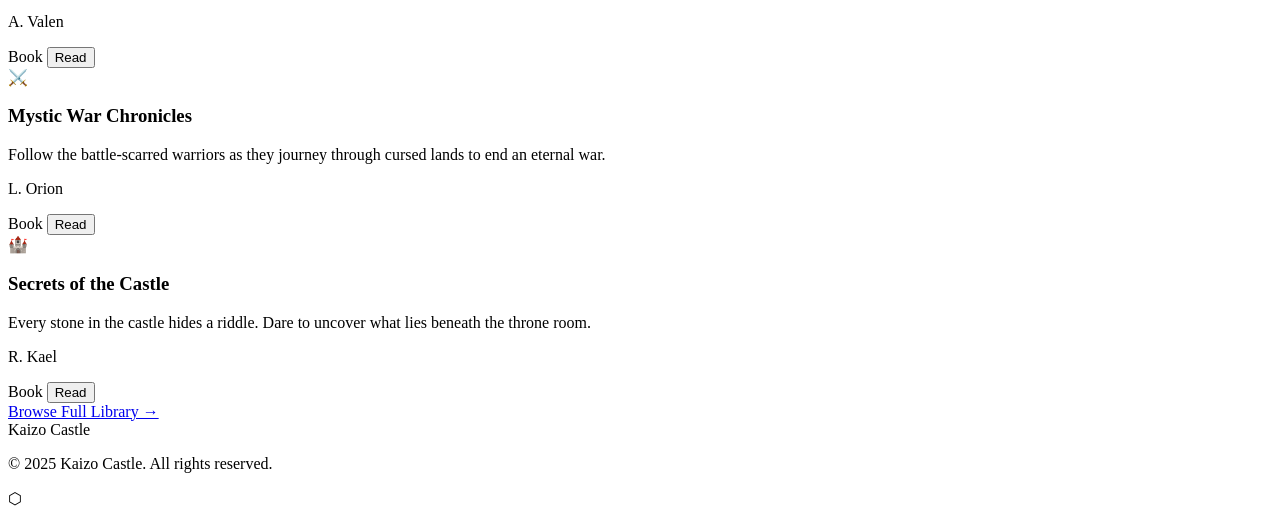
==== commit 58b0c631: "Add files via upload" ====
--- a/index.html
+++ b/index.html
@@ -9,7 +9,7 @@
   <link href="https://fonts.googleapis.com/css2?family=Cinzel:wght@400;600;900&family=Rajdhani:wght@300;400;500;600&display=swap" rel="stylesheet" />
   <!-- Swiper.js CSS -->
   <link rel="stylesheet" href="https://cdn.jsdelivr.net/npm/swiper/swiper-bundle.min.css" />
-  <link rel="stylesheet" href="css/style.css" />
+  <link rel="stylesheet" href="style.css" />
 
   <!-- ── AUTH MODAL STYLES (inline minimal, tidak ubah style.css) ── -->
   <style>
@@ -582,9 +582,9 @@
     // ║  Dapatkan di: supabase.com → Project     ║
     // ║  Settings → API                          ║
     // ╚══════════════════════════════════════════╝
-    const SUPABASE_URL      = 'https://wfvcsmrnbkfapyekwdqd.supabase.co'; // ← ganti ini
-    const SUPABASE_ANON_KEY = 'eyJhbGciOiJIUzI1NiIsInR5cCI6IkpXVCJ9.eyJpc3MiOiJzdXBhYmFzZSIsInJlZiI6IndmdmNzbXJuYmtmYXB5ZWt3ZHFkIiwicm9sZSI6ImFub24iLCJpYXQiOjE3NzM0MTA2OTQsImV4cCI6MjA4ODk4NjY5NH0.r-uAO3yWesOahY1ke3ZTGWrmBpUVWecyDWcZCQP3ljY';               // ← ganti ini
-    const ADMIN_EMAIL       = 'rezakurniawan2604@gmail.com';                  // ← email admin
+    const SUPABASE_URL      = 'https://your-project.supabase.co'; // ← ganti ini
+    const SUPABASE_ANON_KEY = 'your-anon-key-here';               // ← ganti ini
+    const ADMIN_EMAIL       = 'admin@kaizo.com';                  // ← email admin
 
     const { createClient } = supabase;
     const sb = createClient(SUPABASE_URL, SUPABASE_ANON_KEY);
@@ -661,7 +661,7 @@
       if (error) {
         setMessage('✗ ' + error.message, 'error');
       } else {
-        setMessage('✓ Akun berhasil dibuat! Silakan login.', 'success');
+        setMessage('✓ Berhasil! Cek email kamu untuk konfirmasi.', 'success');
       }
     }
 
@@ -695,7 +695,7 @@
 
     // ── ADMIN PANEL (placeholder) ─────────────────
     function goToAdmin() {
-      alert('Admin Panel — akan dikembangkan di stage berikutnya.');
+      window.location.href = 'admin.html';
     }
 
     // ── Cek sesi saat halaman dimuat ─────────────
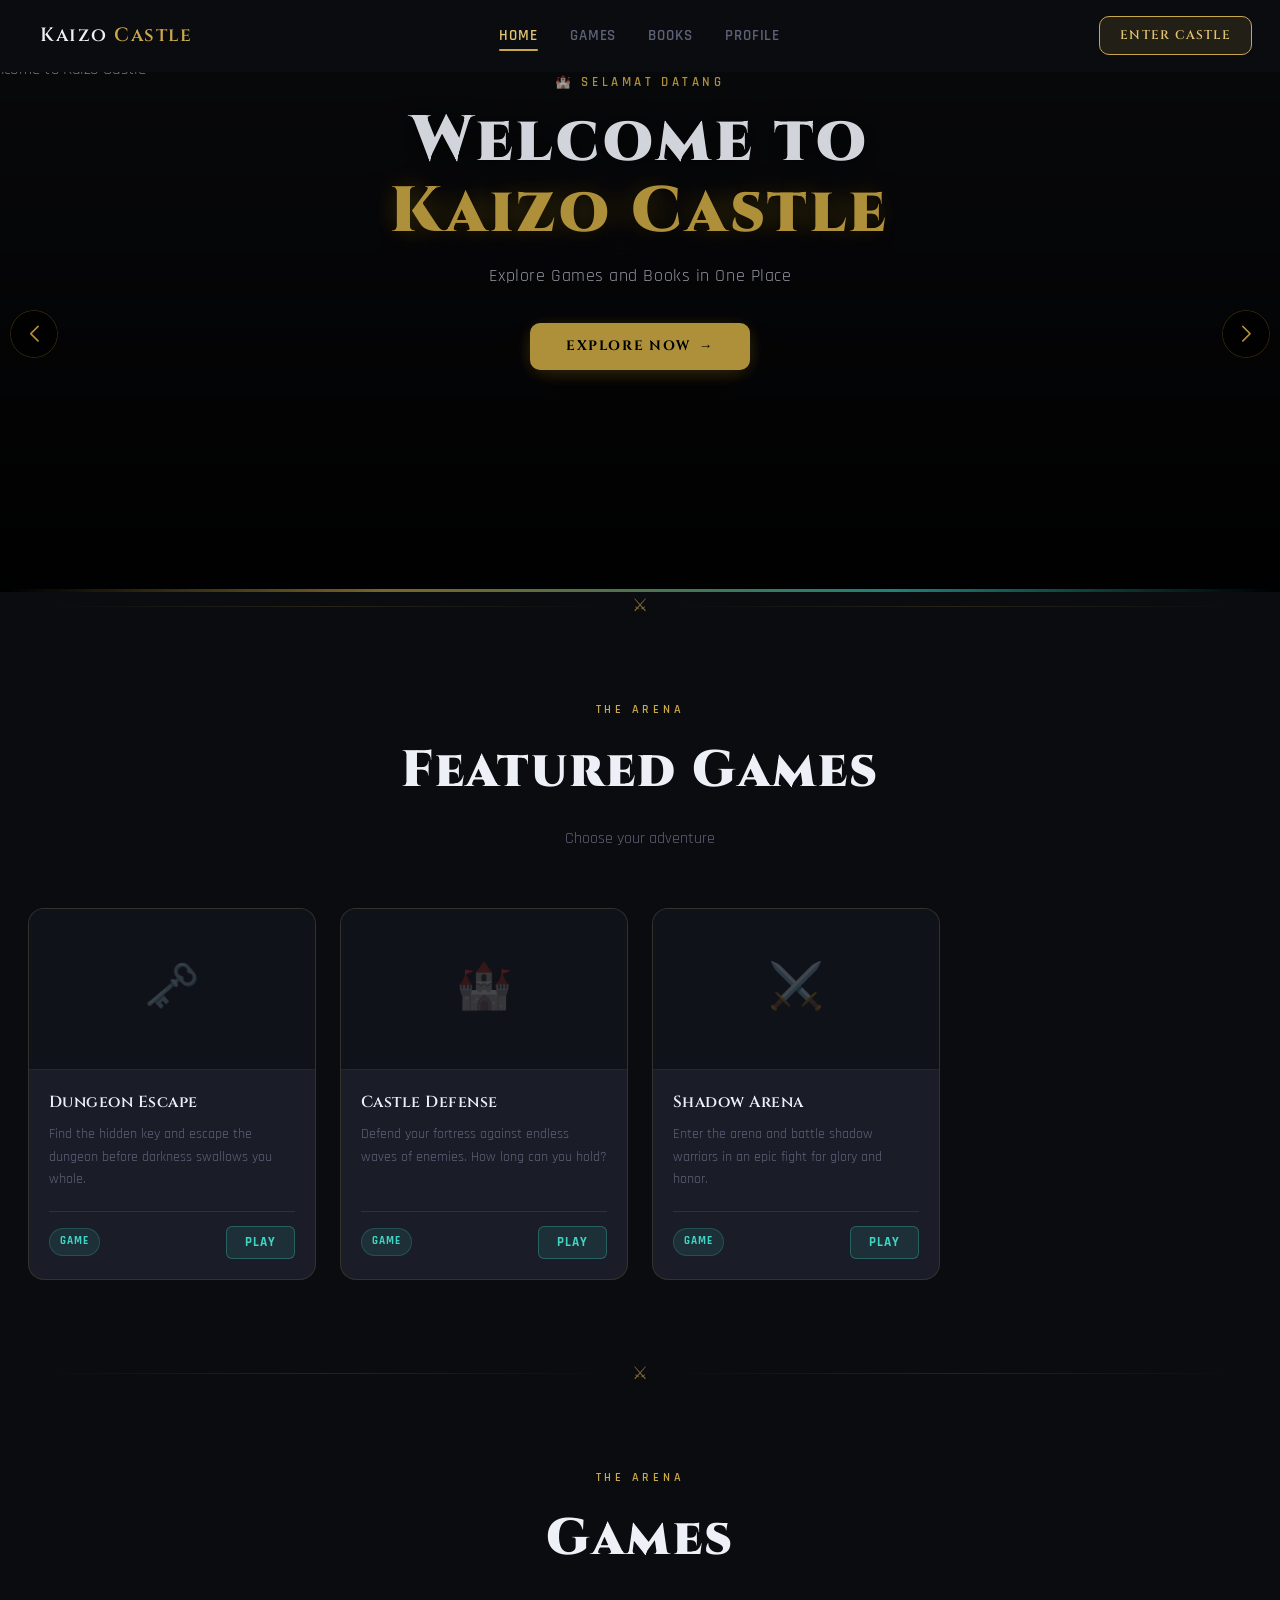
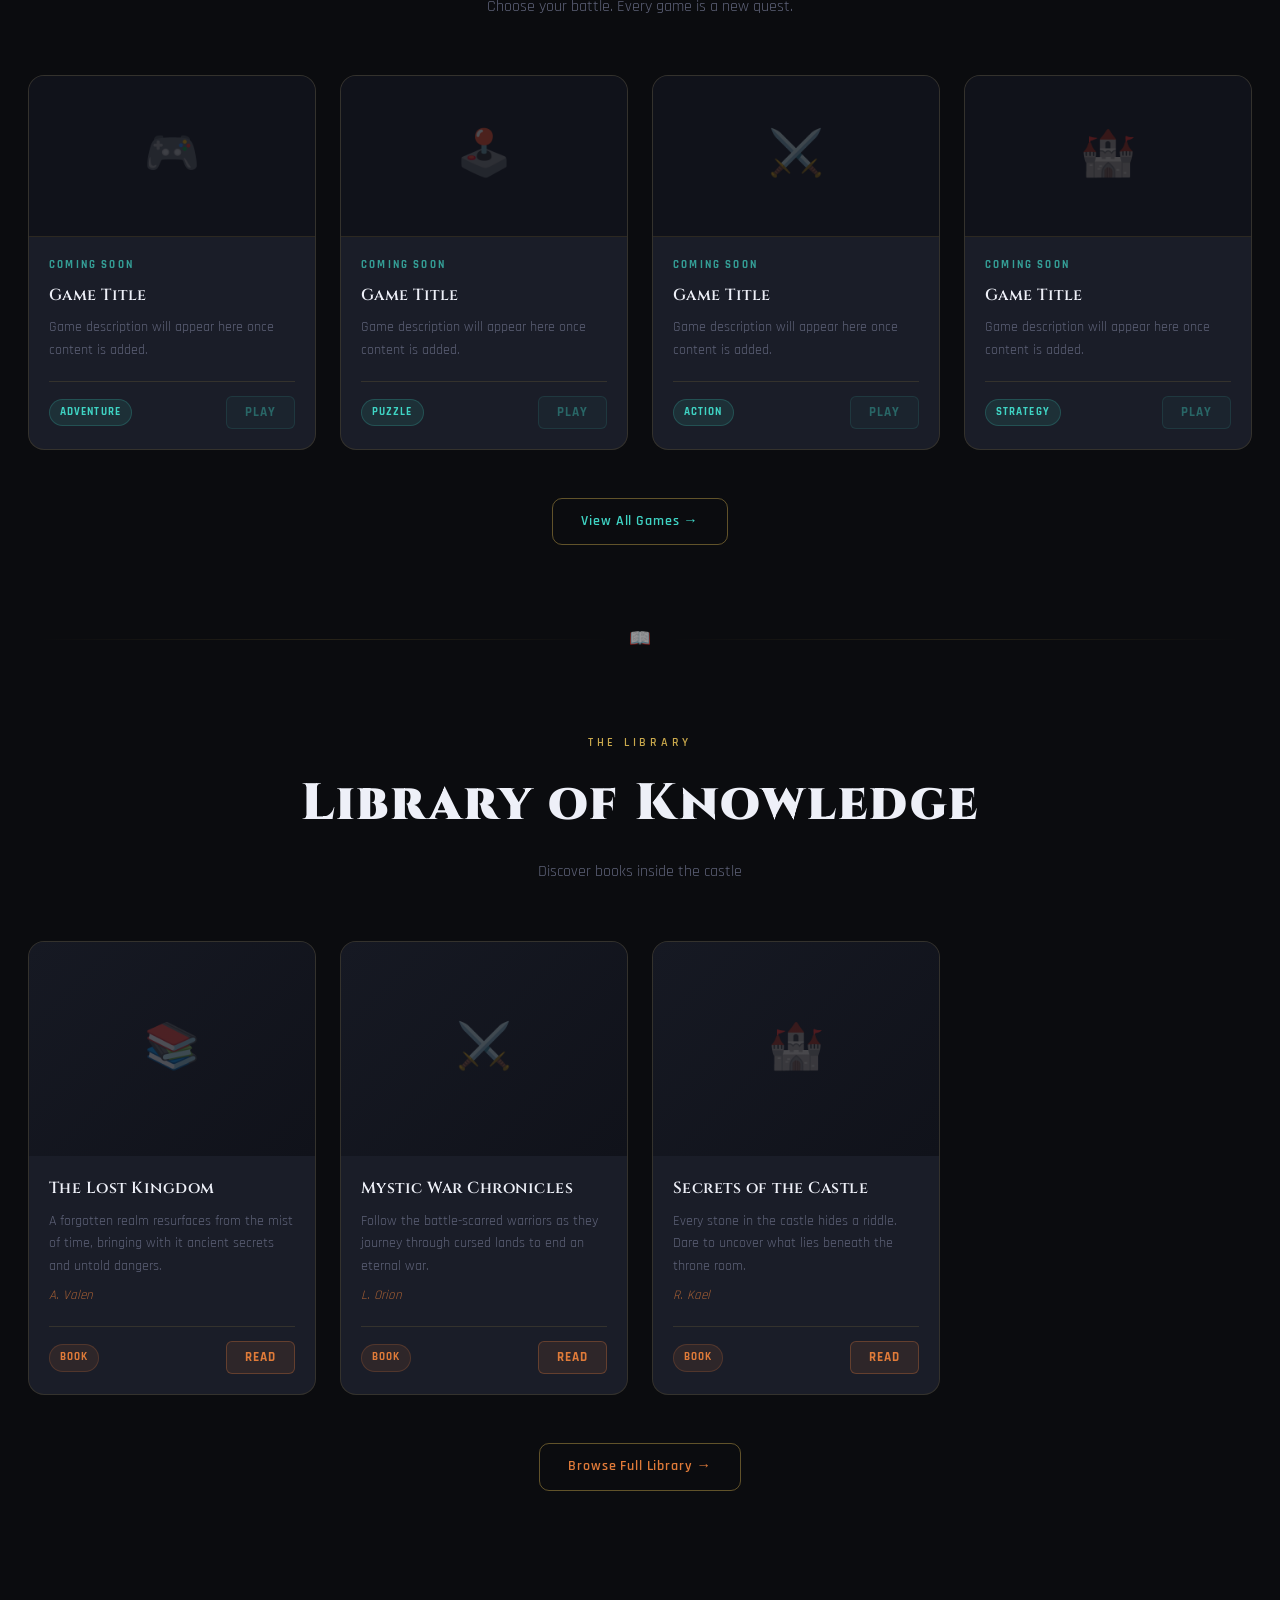
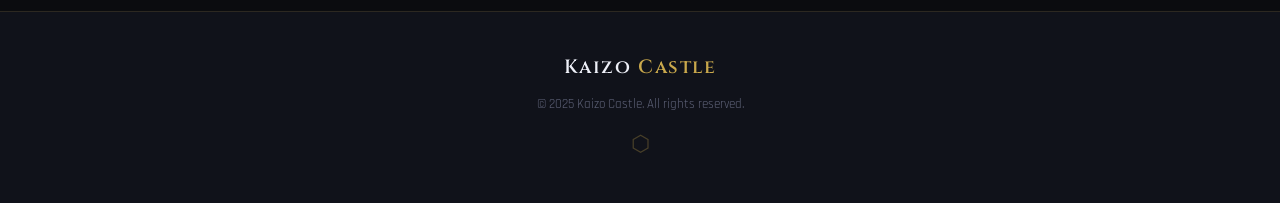
==== commit 6eda8f25: "Add files via upload" ====
--- a/index.html
+++ b/index.html
@@ -9,7 +9,7 @@
   <link href="https://fonts.googleapis.com/css2?family=Cinzel:wght@400;600;900&family=Rajdhani:wght@300;400;500;600&display=swap" rel="stylesheet" />
   <!-- Swiper.js CSS -->
   <link rel="stylesheet" href="https://cdn.jsdelivr.net/npm/swiper/swiper-bundle.min.css" />
-  <link rel="stylesheet" href="style.css" />
+  <link rel="stylesheet" href="css/style.css" />
 
   <!-- ── AUTH MODAL STYLES (inline minimal, tidak ubah style.css) ── -->
   <style>
--- a/css/style.css
+++ b/css/style.css
@@ -0,0 +1,963 @@
+/* ================================================
+   KAIZO CASTLE — style.css
+   Dark gaming theme | Castle aesthetic
+   Fonts: Cinzel (display) + Rajdhani (body)
+   ================================================ */
+
+/* ── RESET & BASE ─────────────────────────────── */
+*, *::before, *::after {
+  box-sizing: border-box;
+  margin: 0;
+  padding: 0;
+}
+
+:root {
+  /* Core palette */
+  --clr-bg:          #0b0c0f;
+  --clr-bg-2:        #10121a;
+  --clr-bg-3:        #161923;
+  --clr-surface:     #1a1d28;
+  --clr-surface-2:   #20243a;
+  --clr-border:      rgba(201, 168, 76, 0.15);
+  --clr-border-h:    rgba(201, 168, 76, 0.45);
+
+  /* Gold accent */
+  --clr-gold:        #c9a84c;
+  --clr-gold-light:  #e2c470;
+  --clr-gold-dim:    rgba(201, 168, 76, 0.12);
+
+  /* Game accent (cyan) */
+  --clr-game:        #3fd4c4;
+  --clr-game-dim:    rgba(63, 212, 196, 0.10);
+
+  /* Book accent (amber) */
+  --clr-book:        #e07b39;
+  --clr-book-dim:    rgba(224, 123, 57, 0.10);
+
+  /* Text */
+  --clr-text:        #c8cad8;
+  --clr-text-muted:  #5e6278;
+  --clr-text-bright: #eef0f8;
+
+  /* Sizing */
+  --nav-h:           72px;
+  --radius:          10px;
+  --radius-lg:       16px;
+
+  /* Transitions */
+  --ease:            cubic-bezier(0.22, 1, 0.36, 1);
+}
+
+html {
+  scroll-behavior: smooth;
+}
+
+body {
+  font-family: 'Rajdhani', sans-serif;
+  background-color: var(--clr-bg);
+  color: var(--clr-text);
+  line-height: 1.6;
+  font-size: 16px;
+  overflow-x: hidden;
+}
+
+/* Scrollbar */
+::-webkit-scrollbar { width: 6px; }
+::-webkit-scrollbar-track { background: var(--clr-bg); }
+::-webkit-scrollbar-thumb { background: var(--clr-gold); border-radius: 3px; }
+
+a { text-decoration: none; color: inherit; }
+button { cursor: pointer; border: none; background: none; font-family: inherit; }
+ul { list-style: none; }
+img { max-width: 100%; display: block; }
+
+
+/* ── NAVBAR ───────────────────────────────────── */
+.navbar {
+  position: fixed;
+  top: 0; left: 0; right: 0;
+  z-index: 1000;
+  height: var(--nav-h);
+  background: transparent;
+  border-bottom: 1px solid transparent;
+  transition: background 0.4s var(--ease), border-color 0.4s var(--ease), backdrop-filter 0.4s;
+}
+
+.navbar.scrolled {
+  background: rgba(11, 12, 15, 0.92);
+  border-bottom-color: var(--clr-border);
+  backdrop-filter: blur(18px);
+  box-shadow: 0 6px 30px rgba(0, 0, 0, 0.4);
+}
+
+.nav-inner {
+  max-width: 1280px;
+  margin: 0 auto;
+  height: 100%;
+  padding: 0 28px;
+  display: flex;
+  align-items: center;
+  justify-content: space-between;
+  gap: 24px;
+}
+
+/* Logo */
+.nav-logo {
+  display: flex;
+  align-items: center;
+  gap: 12px;
+  flex-shrink: 0;
+}
+
+.logo-emblem {
+  height: 32px;
+  width: auto;
+}
+  filter: drop-shadow(0 0 8px rgba(201, 168, 76, 0.5));
+  transition: filter 0.3s;
+}
+
+.nav-logo:hover .logo-emblem {
+  filter: drop-shadow(0 0 14px rgba(201, 168, 76, 0.9));
+}
+
+.logo-text {
+  font-family: 'Cinzel', serif;
+  font-size: 1.2rem;
+  font-weight: 600;
+  color: var(--clr-text-bright);
+  letter-spacing: 0.08em;
+}
+
+.logo-accent {
+  color: var(--clr-gold);
+}
+
+/* Nav menu */
+.nav-menu {
+  display: flex;
+  align-items: center;
+  gap: 4px;
+}
+
+.nav-link {
+  font-family: 'Rajdhani', sans-serif;
+  font-weight: 600;
+  font-size: 0.95rem;
+  letter-spacing: 0.06em;
+  text-transform: uppercase;
+  color: var(--clr-text-muted);
+  padding: 8px 14px;
+  border-radius: var(--radius);
+  position: relative;
+  transition: color 0.25s;
+}
+
+.nav-link::after {
+  content: '';
+  position: absolute;
+  bottom: 2px; left: 50%; right: 50%;
+  height: 1.5px;
+  background: var(--clr-gold);
+  transition: left 0.3s var(--ease), right 0.3s var(--ease);
+  border-radius: 2px;
+}
+
+.nav-link:hover,
+.nav-link.active {
+  color: var(--clr-gold-light);
+}
+
+.nav-link:hover::after,
+.nav-link.active::after {
+  left: 14px;
+  right: 14px;
+}
+
+/* CTA button in nav */
+.nav-cta {
+  margin-left: 12px;
+  padding: 9px 20px;
+  background: var(--clr-gold-dim);
+  border: 1px solid var(--clr-gold);
+  border-radius: var(--radius);
+  font-family: 'Cinzel', serif;
+  font-size: 0.78rem;
+  font-weight: 600;
+  letter-spacing: 0.1em;
+  text-transform: uppercase;
+  color: var(--clr-gold-light);
+  transition: background 0.25s, box-shadow 0.25s, color 0.25s;
+}
+
+.nav-cta:hover {
+  background: var(--clr-gold);
+  color: var(--clr-bg);
+  box-shadow: 0 0 20px rgba(201, 168, 76, 0.35);
+}
+
+/* Hamburger toggle */
+.nav-toggle {
+  display: none;
+  flex-direction: column;
+  justify-content: center;
+  gap: 5px;
+  width: 36px;
+  height: 36px;
+  padding: 4px;
+}
+
+.nav-toggle span {
+  display: block;
+  height: 2px;
+  background: var(--clr-gold);
+  border-radius: 2px;
+  transition: transform 0.3s var(--ease), opacity 0.3s;
+}
+
+.nav-toggle.active span:nth-child(1) { transform: translateY(7px) rotate(45deg); }
+.nav-toggle.active span:nth-child(2) { opacity: 0; }
+.nav-toggle.active span:nth-child(3) { transform: translateY(-7px) rotate(-45deg); }
+
+
+/* ── HERO BANNER (Stage 2) ────────────────────── */
+.hero-banner {
+  position: relative;
+  width: 100%;
+  height: clamp(400px, 55vw, 520px);
+  margin-top: var(--nav-h);
+  overflow: hidden;
+  display: flex;
+  align-items: center;
+  justify-content: center;
+  filter: brightness(0.85) contrast(1.1);
+}
+
+/* Gambar background */
+.hero-banner__img {
+  position: absolute;
+  inset: 0;
+  width: 100%;
+  height: 100%;
+  object-fit: cover;
+  object-position: center 30%;
+  transition: transform 6s ease;
+}
+
+.hero-banner:hover .hero-banner__img {
+  transform: scale(1.04);
+}
+
+/* Dark overlay berlapis dua:
+   - lapisan bawah: gelap merata
+   - lapisan atas: gradient ke bawah supaya teks lebih terbaca */
+.hero-banner__overlay {
+  position: absolute;
+  inset: 0;
+  background:
+    linear-gradient(
+      to bottom,
+      rgba(0, 0, 0, 0.30) 0%,
+      rgba(0, 0, 0, 0.62) 55%,
+      rgba(11, 12, 15, 0.92) 100%
+    );
+  z-index: 1;
+}
+
+/* Konten teks */
+.hero-banner__content {
+  position: relative;
+  z-index: 2;
+  text-align: center;
+  padding: 0 24px;
+  animation: fadeUp 0.75s var(--ease) both;
+  max-width: 800px;
+  margin: 0 auto;
+}
+
+.hero-banner__eyebrow {
+  font-size: 0.8rem;
+  font-weight: 600;
+  letter-spacing: 0.28em;
+  text-transform: uppercase;
+  color: var(--clr-gold);
+  margin-bottom: 14px;
+}
+
+.hero-banner__title {
+  font-family: 'Cinzel', serif;
+  font-size: clamp(2rem, 5.5vw, 4rem);
+  font-weight: 900;
+  line-height: 1.1;
+  color: var(--clr-text-bright);
+  margin-bottom: 14px;
+  text-shadow: 0 2px 24px rgba(0, 0, 0, 0.8);
+  letter-spacing: 0.05em;
+}
+
+.hero-banner__title-gold {
+  color: var(--clr-gold);
+  display: block;
+  text-shadow: 0 0 32px rgba(201, 168, 76, 0.5), 0 2px 20px rgba(0,0,0,0.8);
+}
+
+.hero-banner__subtitle {
+  font-size: clamp(0.95rem, 2vw, 1.15rem);
+  font-weight: 400;
+  color: rgba(200, 202, 216, 0.85);
+  margin-bottom: 32px;
+  letter-spacing: 0.03em;
+}
+
+/* Tombol Explore Now */
+.hero-banner__btn {
+  display: inline-flex;
+  align-items: center;
+  gap: 8px;
+  padding: 13px 36px;
+  background: var(--clr-gold);
+  color: var(--clr-bg);
+  font-family: 'Cinzel', serif;
+  font-size: 0.85rem;
+  font-weight: 700;
+  letter-spacing: 0.12em;
+  text-transform: uppercase;
+  border-radius: var(--radius);
+  box-shadow: 0 4px 24px rgba(201, 168, 76, 0.35);
+  transition: background 0.25s, box-shadow 0.3s, transform 0.2s var(--ease);
+}
+
+.hero-banner__btn::after {
+  content: '→';
+  transition: transform 0.25s var(--ease);
+}
+
+.hero-banner__btn:hover {
+  background: var(--clr-gold-light);
+  box-shadow: 0 6px 36px rgba(201, 168, 76, 0.55);
+  transform: translateY(-3px);
+}
+
+.hero-banner__btn:hover::after {
+  transform: translateX(4px);
+}
+
+/* Garis dekoratif bawah banner */
+.hero-banner__bottom-bar {
+  position: absolute;
+  bottom: 0;
+  left: 0;
+  right: 0;
+  height: 3px;
+  background: linear-gradient(
+    to right,
+    transparent,
+    var(--clr-gold) 30%,
+    var(--clr-game) 70%,
+    transparent
+  );
+  z-index: 3;
+  opacity: 0.7;
+}
+
+
+/* ── BUTTONS ──────────────────────────────────── */
+.btn-primary {
+  display: inline-flex;
+  align-items: center;
+  justify-content: center;
+  padding: 13px 32px;
+  background: var(--clr-gold);
+  color: var(--clr-bg);
+  font-family: 'Cinzel', serif;
+  font-size: 0.82rem;
+  font-weight: 600;
+  letter-spacing: 0.1em;
+  text-transform: uppercase;
+  border-radius: var(--radius);
+  transition: box-shadow 0.3s, transform 0.2s;
+}
+
+.btn-primary:hover {
+  box-shadow: 0 0 28px rgba(201, 168, 76, 0.5);
+  transform: translateY(-2px);
+}
+
+.btn-ghost {
+  display: inline-flex;
+  align-items: center;
+  justify-content: center;
+  padding: 13px 32px;
+  background: transparent;
+  border: 1px solid var(--clr-border);
+  color: var(--clr-text);
+  font-family: 'Cinzel', serif;
+  font-size: 0.82rem;
+  font-weight: 600;
+  letter-spacing: 0.1em;
+  text-transform: uppercase;
+  border-radius: var(--radius);
+  transition: border-color 0.3s, color 0.3s, transform 0.2s;
+}
+
+.btn-ghost:hover {
+  border-color: var(--clr-gold);
+  color: var(--clr-gold-light);
+  transform: translateY(-2px);
+}
+
+.btn-outline {
+  display: inline-flex;
+  align-items: center;
+  padding: 11px 28px;
+  border: 1px solid var(--clr-border-h);
+  border-radius: var(--radius);
+  color: var(--clr-game);
+  font-weight: 600;
+  font-size: 0.9rem;
+  letter-spacing: 0.06em;
+  transition: background 0.25s, color 0.25s;
+}
+
+.btn-outline:hover {
+  background: var(--clr-game-dim);
+  color: var(--clr-game);
+  border-color: var(--clr-game);
+}
+
+.btn-outline--book {
+  color: var(--clr-book);
+}
+
+.btn-outline--book:hover {
+  background: var(--clr-book-dim);
+  color: var(--clr-book);
+  border-color: var(--clr-book);
+}
+
+
+/* ── DIVIDERS ─────────────────────────────────── */
+.section-divider {
+  display: flex;
+  align-items: center;
+  gap: 20px;
+  padding: 0 40px;
+  max-width: 1280px;
+  margin: 0 auto;
+}
+
+.divider-line {
+  flex: 1;
+  height: 1px;
+  background: linear-gradient(to right, transparent, var(--clr-border), transparent);
+}
+
+.divider-icon {
+  font-size: 1.1rem;
+  color: var(--clr-gold);
+  opacity: 0.6;
+}
+
+
+/* ── MAIN CONTENT ─────────────────────────────── */
+.main-content {
+  padding-top: 0;
+}
+
+/* ── SECTIONS ─────────────────────────────────── */
+.section {
+  max-width: 1280px;
+  margin: 0 auto;
+  padding: 80px 28px;
+}
+
+.section-header {
+  text-align: center;
+  margin-bottom: 56px;
+}
+
+.section-label {
+  font-size: 0.78rem;
+  font-weight: 600;
+  letter-spacing: 0.3em;
+  text-transform: uppercase;
+  color: var(--clr-gold);
+  margin-bottom: 10px;
+}
+
+.section-title {
+  font-family: 'Cinzel', serif;
+  font-size: clamp(2rem, 4vw, 3.2rem);
+  font-weight: 900;
+  color: var(--clr-text-bright);
+  margin-bottom: 14px;
+  letter-spacing: 0.04em;
+}
+
+.section-desc {
+  font-size: 1rem;
+  color: var(--clr-text-muted);
+  max-width: 460px;
+  margin: 0 auto;
+}
+
+.section-footer {
+  text-align: center;
+  margin-top: 48px;
+}
+
+
+/* ── CARDS GRID ───────────────────────────────── */
+.cards-grid {
+  display: grid;
+  grid-template-columns: repeat(auto-fill, minmax(270px, 1fr));
+  gap: 24px;
+}
+
+/* ── GAME CARDS ───────────────────────────────── */
+.card {
+  border-radius: var(--radius-lg);
+  overflow: hidden;
+  background: var(--clr-surface);
+  border: 1px solid var(--clr-border);
+  transition: border-color 0.3s, box-shadow 0.3s, transform 0.3s var(--ease);
+  animation: fadeUp 0.6s var(--ease) both;
+}
+
+.card--game:hover {
+  border-color: rgba(63, 212, 196, 0.5);
+  box-shadow: 0 12px 50px rgba(63, 212, 196, 0.12);
+  transform: translateY(-6px) scale(1.02);
+}
+
+.card-inner {
+  display: flex;
+  flex-direction: column;
+  height: 100%;
+}
+
+.card-thumb {
+  width: 100%;
+  aspect-ratio: 16 / 9;
+  display: flex;
+  align-items: center;
+  justify-content: center;
+  position: relative;
+  overflow: hidden;
+}
+
+.card-thumb--empty {
+  background: var(--clr-bg-2);
+  border-bottom: 1px solid var(--clr-border);
+}
+
+.card-thumb-icon {
+  font-size: 2.8rem;
+  opacity: 0.25;
+  transition: opacity 0.3s, transform 0.3s;
+}
+
+.card:hover .card-thumb-icon {
+  opacity: 0.45;
+  transform: scale(1.1);
+}
+
+.card-body {
+  padding: 20px;
+  display: flex;
+  flex-direction: column;
+  gap: 8px;
+  flex: 1;
+}
+
+.card-tag {
+  font-size: 0.68rem;
+  font-weight: 700;
+  letter-spacing: 0.2em;
+  text-transform: uppercase;
+  color: var(--clr-game);
+  opacity: 0.7;
+}
+
+.card-title {
+  font-family: 'Cinzel', serif;
+  font-size: 1rem;
+  font-weight: 600;
+  color: var(--clr-text-bright);
+  letter-spacing: 0.03em;
+}
+
+.card-text {
+  font-size: 0.88rem;
+  color: var(--clr-text-muted);
+  line-height: 1.6;
+  flex: 1;
+}
+
+.card-author {
+  font-size: 0.82rem;
+  color: var(--clr-book);
+  opacity: 0.7;
+  font-style: italic;
+}
+
+.card-footer {
+  display: flex;
+  align-items: center;
+  justify-content: space-between;
+  margin-top: 12px;
+  padding-top: 14px;
+  border-top: 1px solid var(--clr-border);
+}
+
+.card-badge {
+  font-size: 0.68rem;
+  font-weight: 700;
+  letter-spacing: 0.1em;
+  text-transform: uppercase;
+  padding: 4px 10px;
+  border-radius: 20px;
+  background: var(--clr-game-dim);
+  color: var(--clr-game);
+  border: 1px solid rgba(63, 212, 196, 0.2);
+}
+
+.card-badge--book {
+  background: var(--clr-book-dim);
+  color: var(--clr-book);
+  border-color: rgba(224, 123, 57, 0.2);
+}
+
+.card-thumb img {
+  transition: transform 0.4s ease;
+}
+
+.card:hover .card-thumb img {
+  transform: scale(1.08);
+}
+
+.card-btn {
+  padding: 7px 18px;
+  border-radius: 6px;
+  font-family: 'Rajdhani', sans-serif;
+  font-weight: 700;
+  font-size: 0.82rem;
+  letter-spacing: 0.08em;
+  text-transform: uppercase;
+  background: var(--clr-game-dim);
+  color: var(--clr-game);
+  border: 1px solid rgba(63, 212, 196, 0.3);
+  transition: background 0.25s, box-shadow 0.25s;
+}
+
+.card-btn:not(:disabled):hover {
+  background: var(--clr-game);
+  color: var(--clr-bg);
+  box-shadow: 0 0 16px rgba(63, 212, 196, 0.35);
+}
+
+.card-btn:disabled {
+  opacity: 0.4;
+  cursor: not-allowed;
+}
+
+.card-btn--book {
+  background: var(--clr-book-dim);
+  color: var(--clr-book);
+  border-color: rgba(224, 123, 57, 0.3);
+}
+
+.card-btn--book:not(:disabled):hover {
+  background: var(--clr-book);
+  color: var(--clr-bg);
+  box-shadow: 0 0 16px rgba(224, 123, 57, 0.35);
+}
+
+.card-btn {
+  transition: all 0.25s ease;
+}
+
+.card-btn:active {
+  transform: scale(0.95);
+}
+
+.card-btn:hover {
+  box-shadow: 0 0 20px rgba(63, 212, 196, 0.5);
+}
+
+
+/* ── BOOK CARDS (extra styling) ───────────────── */
+.card--book {
+  position: relative;
+}
+
+.card--book:hover {
+  border-color: rgba(224, 123, 57, 0.35);
+  box-shadow: 0 8px 40px rgba(224, 123, 57, 0.08);
+  transform: translateY(-4px);
+}
+
+/* Fake book spine strip on left edge */
+.book-spine {
+  position: absolute;
+  top: 0;
+  left: 0;
+  bottom: 0;
+  width: 5px;
+  background: linear-gradient(to bottom, var(--clr-book), #7a3d1a);
+  opacity: 0.5;
+  border-radius: var(--radius-lg) 0 0 var(--radius-lg);
+}
+
+.card-thumb--book {
+  aspect-ratio: 4 / 3;
+  background: linear-gradient(135deg, var(--clr-bg-3), var(--clr-bg-2));
+}
+
+
+/* ── FOOTER ───────────────────────────────────── */
+.footer {
+  background: var(--clr-bg-2);
+  border-top: 1px solid var(--clr-border);
+  padding: 40px 28px;
+  margin-top: 40px;
+}
+
+.footer-inner {
+  max-width: 1280px;
+  margin: 0 auto;
+  display: flex;
+  flex-direction: column;
+  align-items: center;
+  gap: 12px;
+  text-align: center;
+}
+
+.footer-copy {
+  font-size: 0.82rem;
+  color: var(--clr-text-muted);
+}
+
+.footer-rune {
+  font-size: 1.4rem;
+  color: var(--clr-gold);
+  opacity: 0.3;
+}
+
+
+/* ── ANIMATIONS ───────────────────────────────── */
+@keyframes fadeUp {
+  from { opacity: 0; transform: translateY(30px); }
+  to   { opacity: 1; transform: translateY(0); }
+}
+
+@keyframes pulse {
+  0%, 100% { opacity: 0.5; }
+  50%       { opacity: 1; }
+}
+
+
+/* ── RESPONSIVE ───────────────────────────────── */
+@media (max-width: 768px) {
+  :root { --nav-h: 64px; }
+
+  /* Hamburger visible */
+  .nav-toggle { display: flex; }
+
+  /* Mobile dropdown menu */
+  .nav-menu {
+    display: none;
+    position: fixed;
+    top: var(--nav-h);
+    left: 0; right: 0;
+    background: rgba(11, 12, 15, 0.97);
+    border-bottom: 1px solid var(--clr-border);
+    padding: 20px 24px 28px;
+    flex-direction: column;
+    gap: 4px;
+    backdrop-filter: blur(18px);
+  }
+
+  .nav-menu.open { display: flex; }
+
+  .nav-link {
+    width: 100%;
+    padding: 12px 16px;
+    font-size: 1rem;
+  }
+
+  .nav-cta {
+    width: 100%;
+    text-align: center;
+    margin: 12px 0 0;
+    padding: 12px;
+  }
+
+  /* Hero Banner */
+  .hero-banner {
+  height: clamp(280px, 45vw, 420px);
+}
+
+  .hero-banner__title {
+    font-size: clamp(1.8rem, 8vw, 2.6rem);
+    text-shadow: 
+  0 2px 24px rgba(0, 0, 0, 0.8),
+  0 0 12px rgba(201, 168, 76, 0.2);
+  }
+
+  /* Cards: 1 col on small screens */
+  .cards-grid {
+    grid-template-columns: 1fr;
+  }
+
+  .section { padding: 56px 20px; }
+}
+
+@media (min-width: 640px) and (max-width: 1024px) {
+  .cards-grid {
+    grid-template-columns: repeat(2, 1fr);
+  }
+}
+
+
+/* ================================================
+   SWIPER HERO SLIDER — tambahan Stage 3
+   Hanya override yang diperlukan, tidak merusak desain
+   ================================================ */
+
+/* Wrapper swiper memenuhi section hero-banner */
+.swiper {
+  width: 100%;
+  height: 100%;
+}
+
+/* Setiap slide: posisikan relatif agar img + overlay + content bisa ditumpuk */
+.swiper .swiper-slide {
+  position: relative;
+  width: 100%;
+  height: 100%;
+  overflow: hidden;
+}
+
+/* Gambar background tiap slide */
+.swiper .hero-banner__img {
+  position: absolute;
+  inset: 0;
+  width: 100%;
+  height: 100%;
+  object-fit: cover;
+  object-position: center;
+  /* Efek zoom-out saat slide aktif */
+  transform: scale(1.06);
+  transition: transform 5s ease;
+}
+
+.swiper .swiper-slide-active .hero-banner__img {
+  transform: scale(1);
+}
+
+/* Overlay variasi per slide */
+.hero-banner__overlay--game {
+  background:
+    linear-gradient(
+      to bottom,
+      rgba(0, 0, 0, 0.28) 0%,
+      rgba(10, 30, 30, 0.65) 55%,
+      rgba(11, 12, 15, 0.93) 100%
+    ) !important;
+}
+
+.hero-banner__overlay--book {
+  background:
+    linear-gradient(
+      to bottom,
+      rgba(0, 0, 0, 0.28) 0%,
+      rgba(30, 18, 10, 0.65) 55%,
+      rgba(11, 12, 15, 0.93) 100%
+    ) !important;
+}
+
+/* Warna aksen judul per slide */
+.hero-banner__title-cyan  { color: var(--clr-game);  text-shadow: 0 0 32px rgba(63, 212, 196, 0.5), 0 2px 20px rgba(0,0,0,0.8); display: block; }
+.hero-banner__title-amber { color: var(--clr-book);  text-shadow: 0 0 32px rgba(224, 123, 57, 0.5),  0 2px 20px rgba(0,0,0,0.8); display: block; }
+
+/* Animasi teks masuk saat slide aktif */
+.swiper .swiper-slide .hero-banner__content {
+  opacity: 0;
+  transform: translateY(22px);
+  transition: opacity 0.7s ease 0.3s, transform 0.7s ease 0.3s;
+}
+
+.swiper .swiper-slide-active .hero-banner__content {
+  opacity: 1;
+  transform: translateY(0);
+}
+
+/* Tombol variasi warna per slide */
+.hero-banner__btn--game {
+  background: var(--clr-game);
+  box-shadow: 0 4px 24px rgba(63, 212, 196, 0.35);
+}
+
+.hero-banner__btn--game:hover {
+  background: #5fe8d8;
+  box-shadow: 0 6px 36px rgba(63, 212, 196, 0.55);
+}
+
+.hero-banner__btn--book {
+  background: var(--clr-book);
+  box-shadow: 0 4px 24px rgba(224, 123, 57, 0.35);
+}
+
+.hero-banner__btn--book:hover {
+  background: #f08c4a;
+  box-shadow: 0 6px 36px rgba(224, 123, 57, 0.55);
+}
+
+/* ── Navigation Arrows ──────────────────────── */
+.swiper-button-prev,
+.swiper-button-next {
+  width: 48px !important;
+  height: 48px !important;
+  background: rgba(0, 0, 0, 0.45) !important;
+  border: 1px solid rgba(201, 168, 76, 0.3) !important;
+  border-radius: 50% !important;
+  backdrop-filter: blur(8px);
+  transition: background 0.25s, border-color 0.25s, transform 0.2s !important;
+  top: 50% !important;
+}
+
+.swiper-button-prev:hover,
+.swiper-button-next:hover {
+  background: rgba(201, 168, 76, 0.2) !important;
+  border-color: var(--clr-gold) !important;
+  transform: translateY(-50%) scale(1.08) !important;
+}
+
+/* Override warna icon panah bawaan Swiper */
+.swiper-button-prev::after,
+.swiper-button-next::after {
+  font-size: 16px !important;
+  color: var(--clr-gold) !important;
+  font-weight: 700 !important;
+}
+
+/* ── Pagination Dots ────────────────────────── */
+.swiper-pagination {
+  bottom: 22px !important;
+}
+
+.swiper-pagination .swiper-pagination-bullet {
+  width: 10px !important;
+  height: 10px !important;
+  background: rgba(255, 255, 255, 0.35) !important;
+  opacity: 1 !important;
+  transition: background 0.3s, transform 0.3s, width 0.3s !important;
+  border-radius: 5px !important;
+}
+
+.swiper-pagination .swiper-pagination-bullet-active {
+  background: var(--clr-gold) !important;
+  width: 28px !important;
+  box-shadow: 0 0 10px rgba(201, 168, 76, 0.6) !important;
+}
